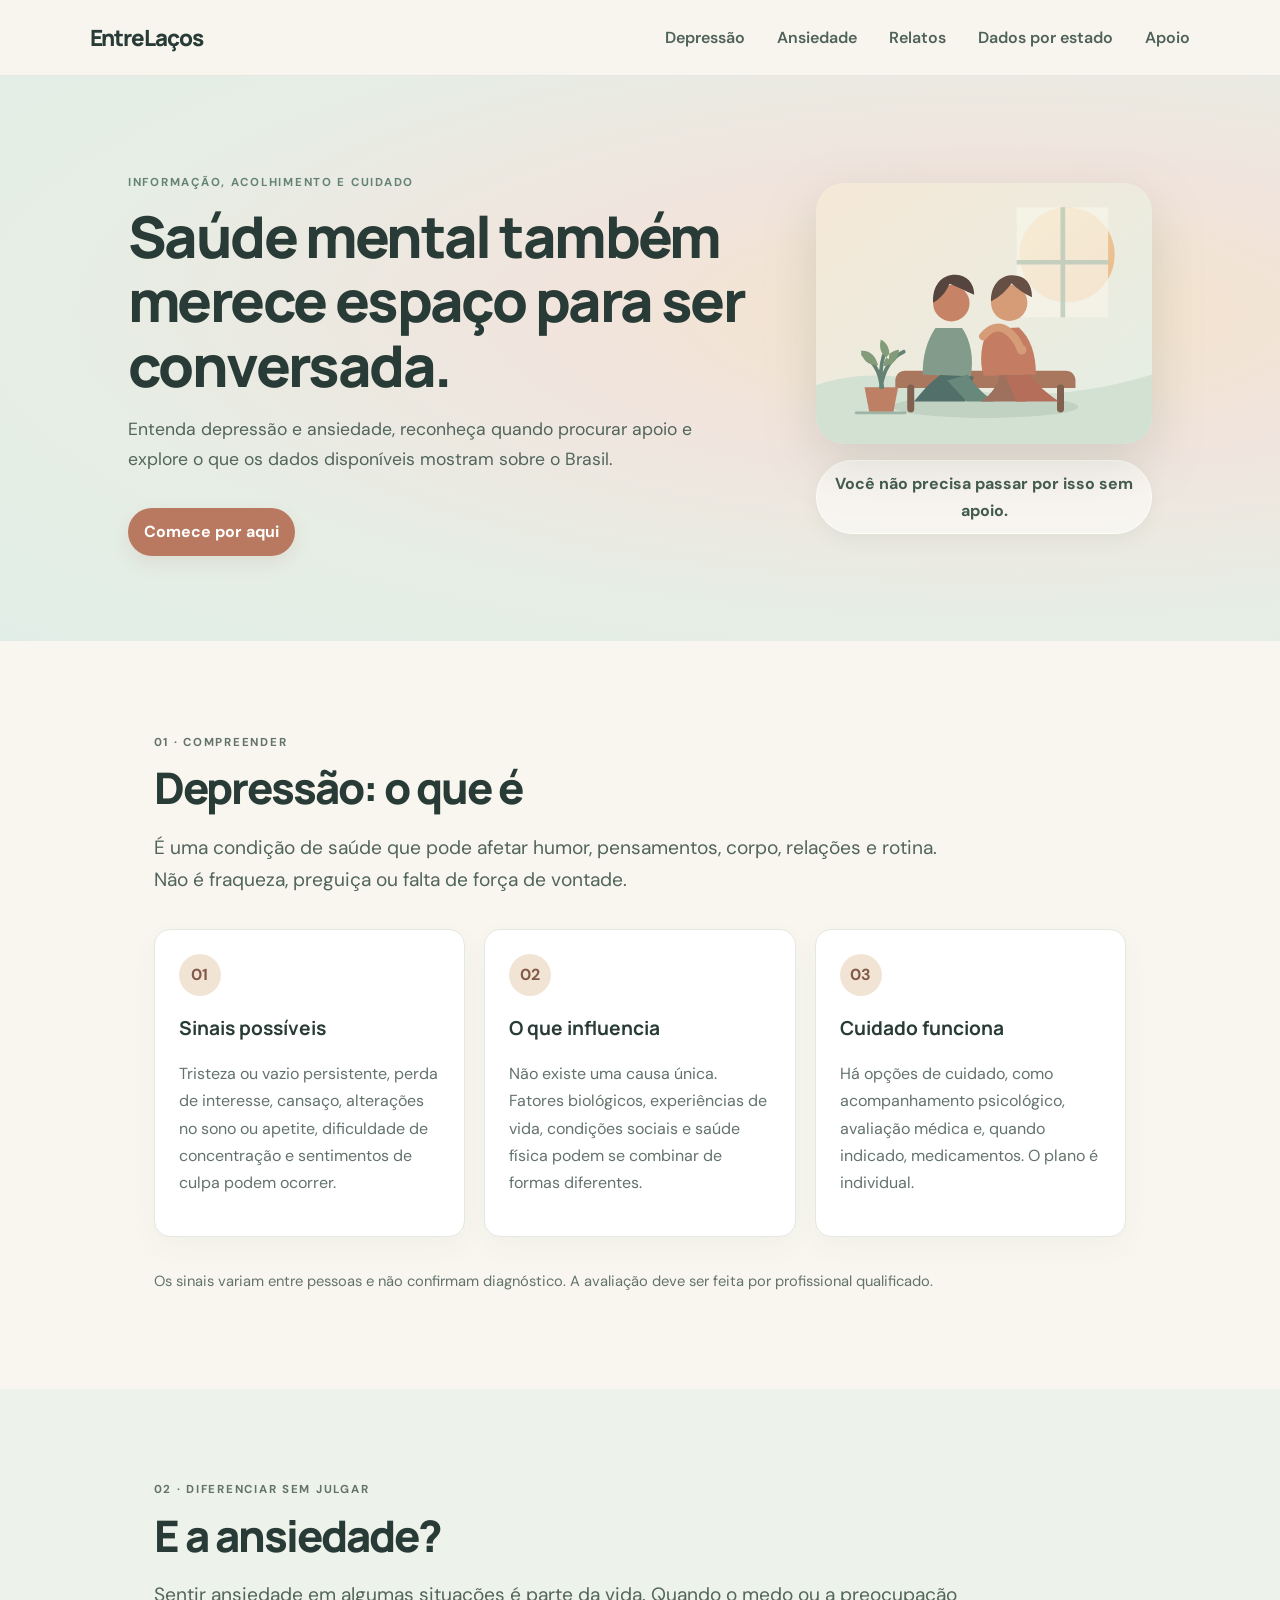
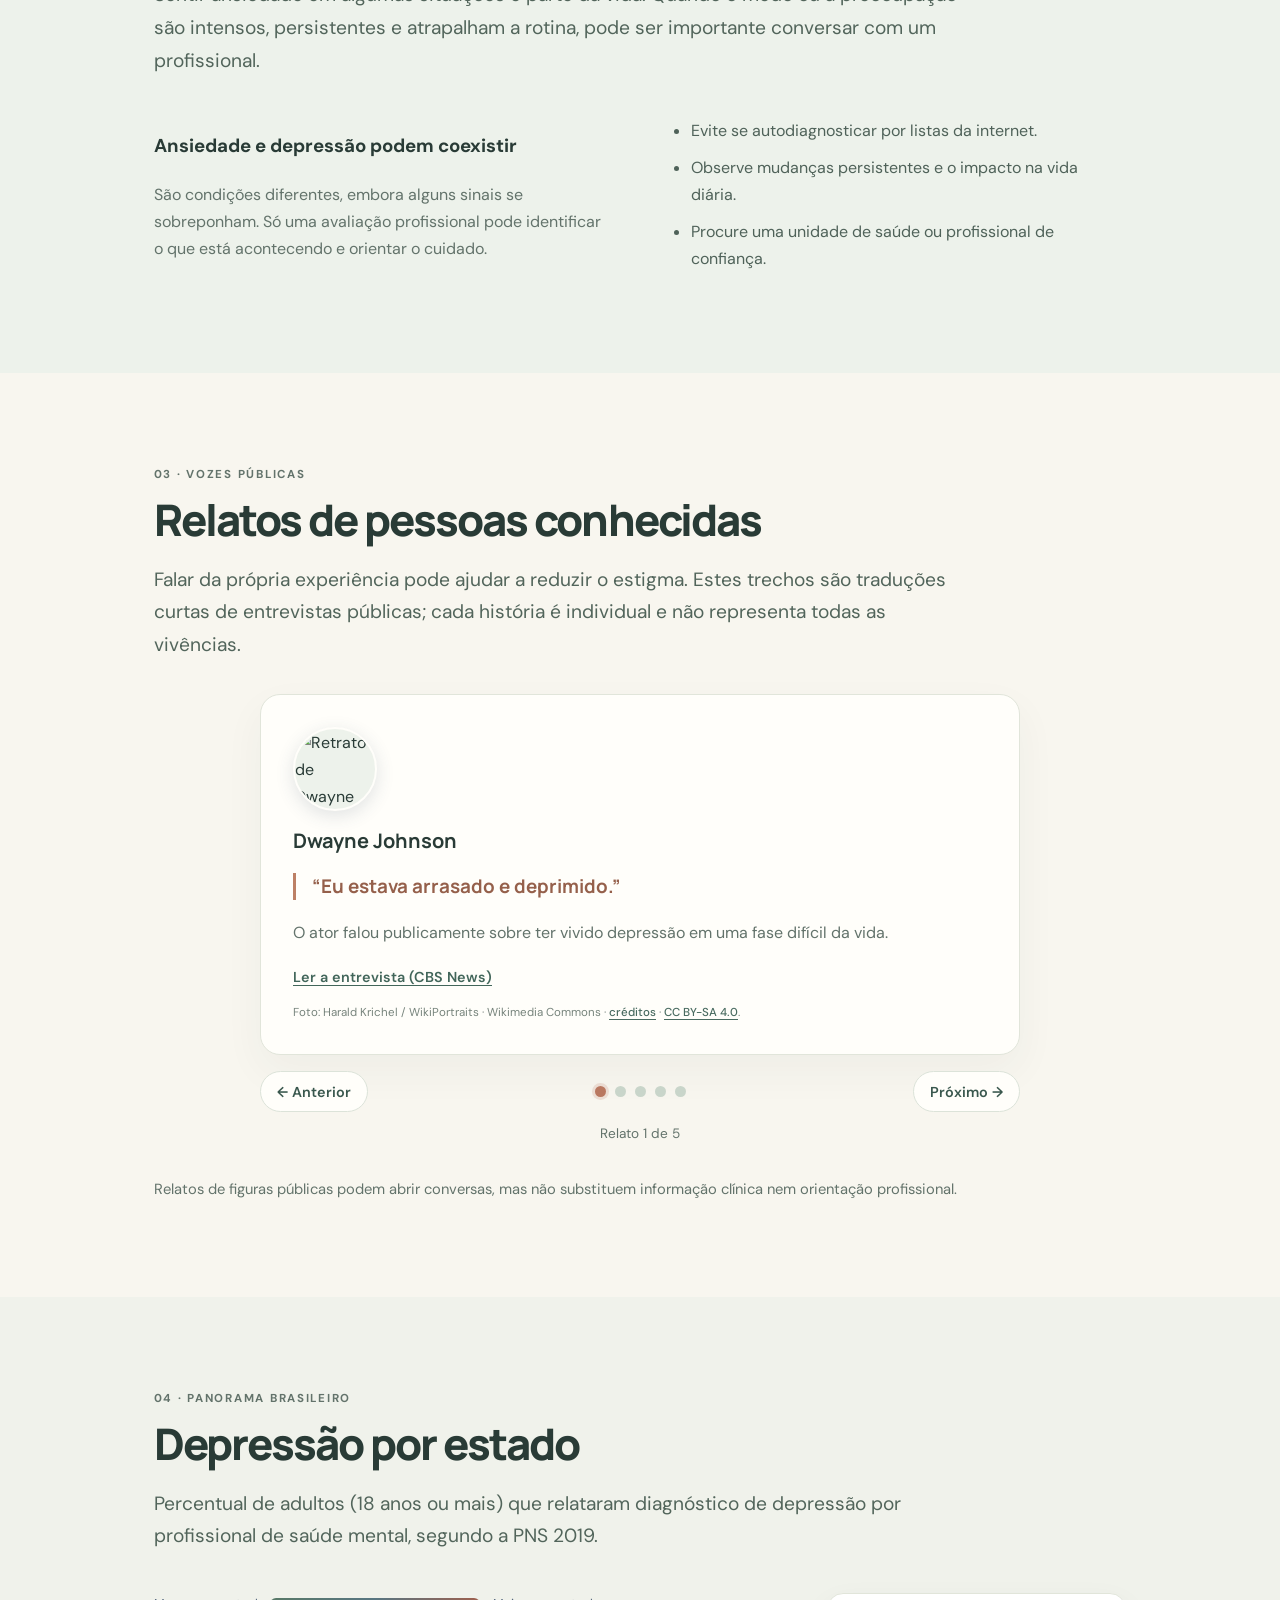
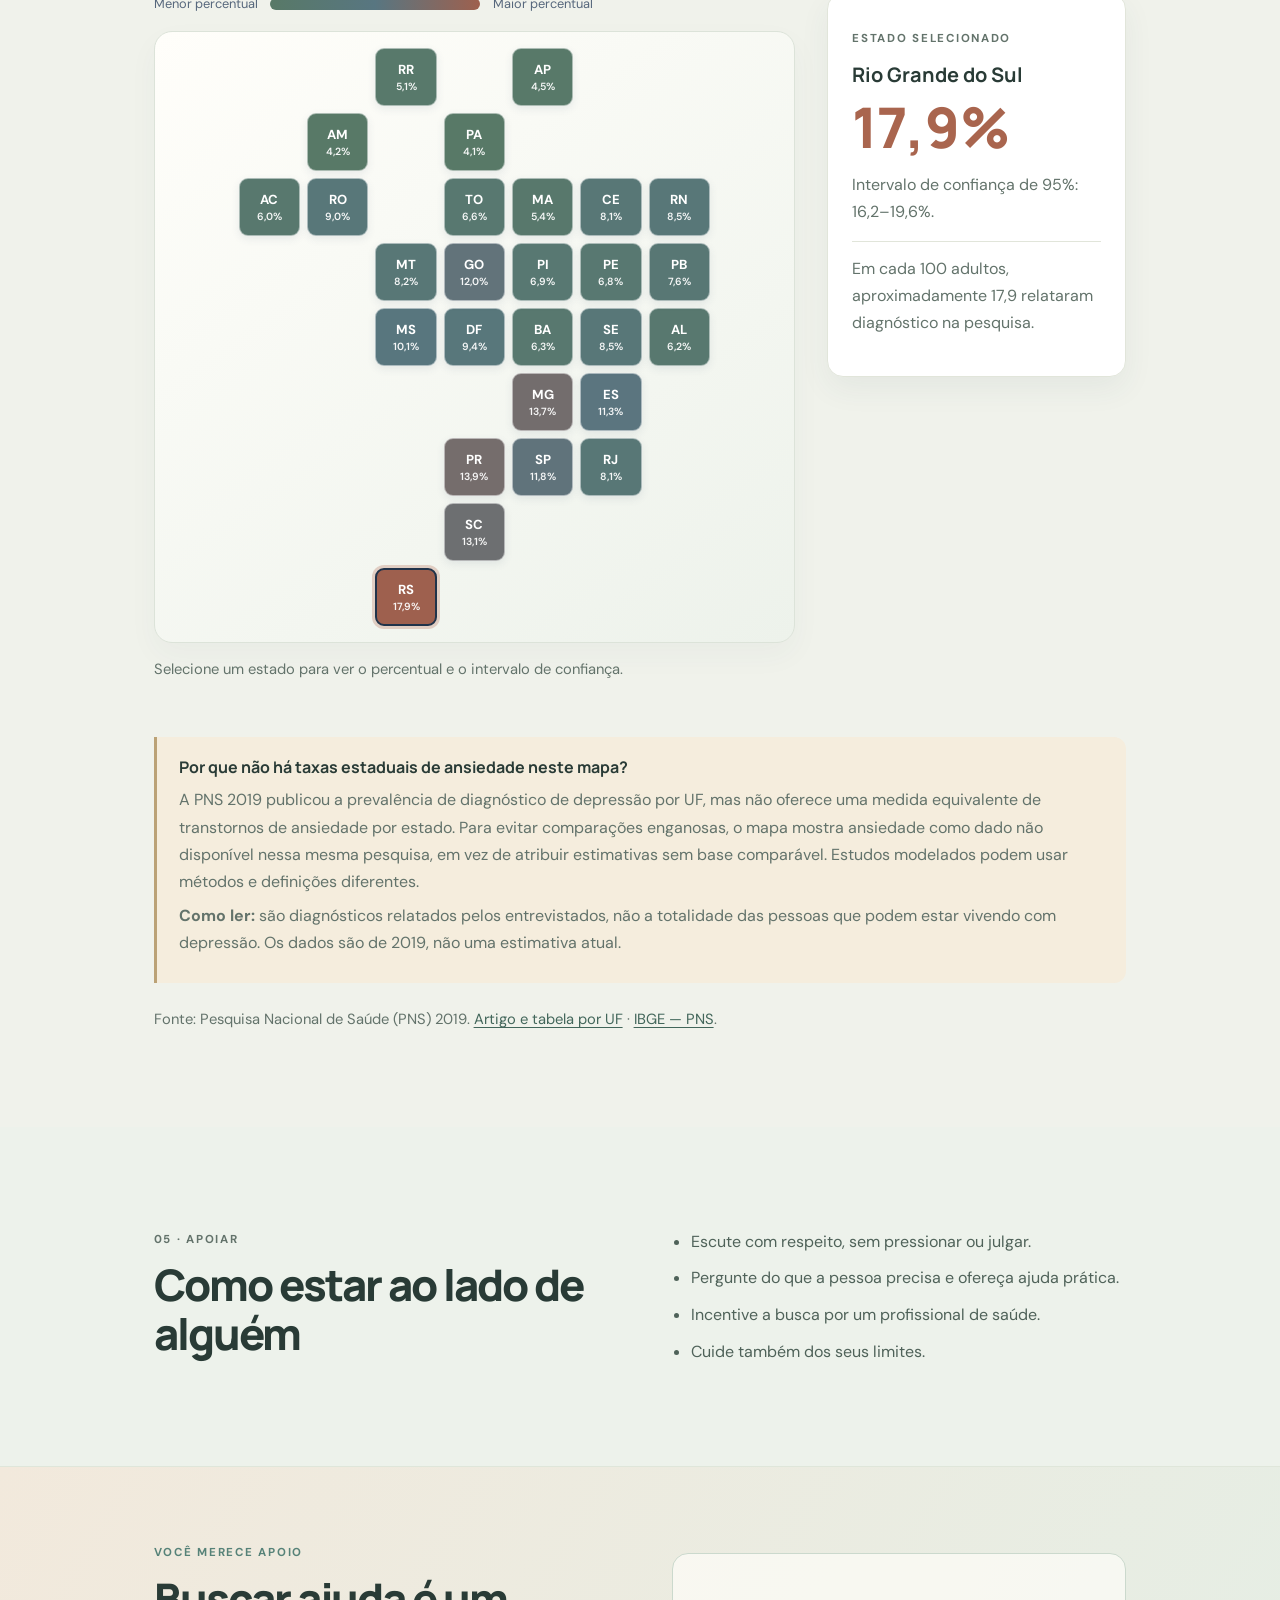
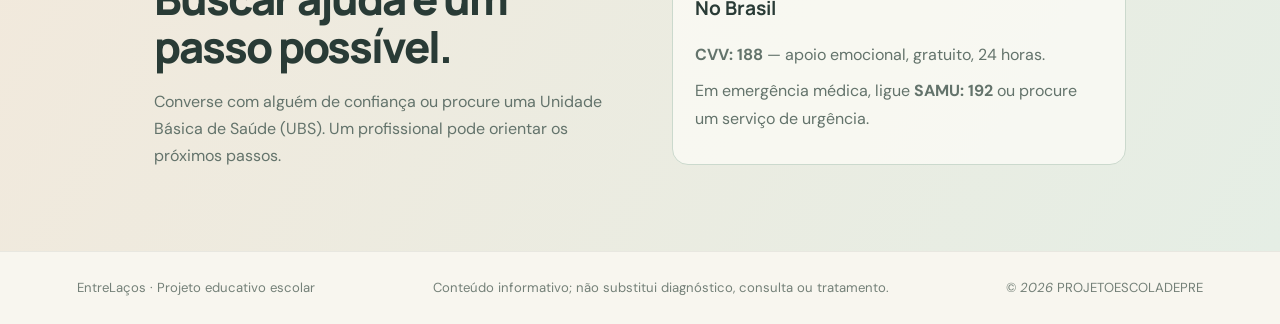
==== index.html @ 24d18df7 "Versão 1.0 by Caio, Alexandre e Lucas" ====
<!doctype html>
<html lang="pt-BR">
<head>
  <meta charset="utf-8"><meta name="viewport" content="width=device-width, initial-scale=1">
  <meta name="description" content="Guia educativo sobre depressão e ansiedade, com dados de saúde mental por estado no Brasil.">
  <title>EntreLaços | Saúde mental, informação e apoio</title><link rel="stylesheet" href="styles.css"><script src="script.js" defer></script>
</head>
<body>
<a class="skip" href="#conteudo">Pular para o conteúdo</a>
<header><a class="logo" href="#inicio">EntreLaços</a><button class="toggle" aria-expanded="false" aria-controls="nav">Menu</button><nav id="nav" aria-label="Navegação"><a href="#depressao">Depressão</a><a href="#ansiedade">Ansiedade</a><a href="#relatos">Relatos</a><a href="#mapa">Dados por estado</a><a href="#apoio">Apoio</a></nav></header>
<main id="conteudo">
<section class="hero" id="inicio"><div><p class="eyebrow">Informação, acolhimento e cuidado</p><h1>Saúde mental também merece espaço para ser conversada.</h1><p>Entenda depressão e ansiedade, reconheça quando procurar apoio e explore o que os dados disponíveis mostram sobre o Brasil.</p><a class="button" href="#depressao">Comece por aqui</a></div><figure class="hero-art"><img src="assets/acolhimento-saude-mental.svg" alt="Ilustração de duas pessoas sentadas juntas; uma oferece apoio à outra, perto de uma janela ensolarada e plantas." width="720" height="560"><figcaption>Você não precisa passar por isso sem apoio.</figcaption></figure></section>
<section class="section" id="depressao"><p class="eyebrow">01 · Compreender</p><h2>Depressão: o que é</h2><p class="lead">É uma condição de saúde que pode afetar humor, pensamentos, corpo, relações e rotina. Não é fraqueza, preguiça ou falta de força de vontade.</p><div class="cards"><article><b>01</b><h3>Sinais possíveis</h3><p>Tristeza ou vazio persistente, perda de interesse, cansaço, alterações no sono ou apetite, dificuldade de concentração e sentimentos de culpa podem ocorrer.</p></article><article><b>02</b><h3>O que influencia</h3><p>Não existe uma causa única. Fatores biológicos, experiências de vida, condições sociais e saúde física podem se combinar de formas diferentes.</p></article><article><b>03</b><h3>Cuidado funciona</h3><p>Há opções de cuidado, como acompanhamento psicológico, avaliação médica e, quando indicado, medicamentos. O plano é individual.</p></article></div><p class="note">Os sinais variam entre pessoas e não confirmam diagnóstico. A avaliação deve ser feita por profissional qualificado.</p></section>
<section class="section shaded" id="ansiedade"><p class="eyebrow">02 · Diferenciar sem julgar</p><h2>E a ansiedade?</h2><p class="lead">Sentir ansiedade em algumas situações é parte da vida. Quando o medo ou a preocupação são intensos, persistentes e atrapalham a rotina, pode ser importante conversar com um profissional.</p><div class="split"><div><h3>Ansiedade e depressão podem coexistir</h3><p>São condições diferentes, embora alguns sinais se sobreponham. Só uma avaliação profissional pode identificar o que está acontecendo e orientar o cuidado.</p></div><ul><li>Evite se autodiagnosticar por listas da internet.</li><li>Observe mudanças persistentes e o impacto na vida diária.</li><li>Procure uma unidade de saúde ou profissional de confiança.</li></ul></div></section>
<section class="section stories" id="relatos"><p class="eyebrow">03 · Vozes públicas</p><h2>Relatos de pessoas conhecidas</h2><p class="lead">Falar da própria experiência pode ajudar a reduzir o estigma. Estes trechos são traduções curtas de entrevistas públicas; cada história é individual e não representa todas as vivências.</p><div class="story-carousel"><div class="story-slides" aria-live="polite" aria-atomic="true"><article class="story-slide" aria-roledescription="slide" aria-label="1 de 5"><img class="testimonial-photo" src="https://commons.wikimedia.org/wiki/Special:FilePath/Dwayne_Johnson-1690.jpg?width=180" alt="Retrato de Dwayne Johnson" loading="lazy" decoding="async"><h3>Dwayne Johnson</h3><blockquote>“Eu estava arrasado e deprimido.”</blockquote><p>O ator falou publicamente sobre ter vivido depressão em uma fase difícil da vida.</p><a href="https://www.cbsnews.com/news/dwayne-the-rock-johnson-on-depression-i-was-crying-constantly/" target="_blank" rel="noreferrer">Ler a entrevista (CBS News)</a><p class="photo-credit">Foto: Harald Krichel / WikiPortraits · Wikimedia Commons · <a href="https://commons.wikimedia.org/wiki/File:Dwayne_Johnson-1690.jpg" target="_blank" rel="noreferrer">créditos</a> · <a href="https://creativecommons.org/licenses/by-sa/4.0/" target="_blank" rel="noreferrer">CC BY-SA 4.0</a>.</p></article><article class="story-slide" aria-roledescription="slide" aria-label="2 de 5" hidden><img class="testimonial-photo" src="https://commons.wikimedia.org/wiki/Special:FilePath/Selena_Gomez_at_the_2024_Toronto_International_Film_Festival_2.jpg?width=180" alt="Retrato de Selena Gomez" loading="lazy" decoding="async"><h3>Selena Gomez</h3><blockquote>“Eu estava deprimida, ansiosa. Comecei a ter ataques de pânico.”</blockquote><p>A cantora e atriz descreveu dificuldades de saúde mental e contou que fez terapia.</p><a href="https://abcnews.com/Entertainment/selena-gomez-speaks-mental-health-girls-feel-allowed/story?id=46170388" target="_blank" rel="noreferrer">Ler a entrevista (ABC News)</a><p class="photo-credit">Foto: Frank Sun / WikiPortraits · Wikimedia Commons · <a href="https://commons.wikimedia.org/wiki/File:Selena_Gomez_at_the_2024_Toronto_International_Film_Festival_2.jpg" target="_blank" rel="noreferrer">créditos</a> · <a href="https://creativecommons.org/licenses/by-sa/4.0/" target="_blank" rel="noreferrer">CC BY-SA 4.0</a>.</p></article><article class="story-slide" aria-roledescription="slide" aria-label="3 de 5" hidden><img class="testimonial-photo" src="https://commons.wikimedia.org/wiki/Special:FilePath/Whindersson_Nunes_em_2019_%28cropped%29.png" alt="Retrato de Whindersson Nunes" loading="lazy" decoding="async"><h3>Whindersson Nunes</h3><blockquote>“O boxe me controlava mentalmente.”</blockquote><p>Em entrevista, o humorista disse que o esporte o ajudava a lidar com a depressão. Atividade física pode apoiar o bem-estar, mas não substitui cuidado profissional.</p><a href="https://www.cnnbrasil.com.br/pop/whindersson-nunes-revela-que-depressao-o-fez-se-sentir-mal-no-palco-veja/" target="_blank" rel="noreferrer">Ler a entrevista (CNN Brasil)</a><p class="photo-credit">Foto: Humor Multishow / Wikimedia Commons · <a href="https://commons.wikimedia.org/wiki/File:Whindersson_Nunes_em_2019_(cropped).png" target="_blank" rel="noreferrer">créditos</a> · <a href="https://creativecommons.org/licenses/by/3.0/" target="_blank" rel="noreferrer">CC BY 3.0</a>.</p></article><article class="story-slide" aria-roledescription="slide" aria-label="4 de 5" hidden><img class="testimonial-photo" src="https://commons.wikimedia.org/wiki/Special:FilePath/Luiza_Possi_Shopping_Cidade_Jardim_%2826944788489%29.jpg?width=180" alt="Retrato de Luiza Possi" loading="lazy" decoding="async"><h3>Luiza Possi</h3><blockquote>“Tive muitas crises de pânico.”</blockquote><p>A cantora contou que recebeu diagnóstico de depressão em 2016, iniciou tratamento e enfrentou preconceito.</p><a href="https://www.band.com.br/entretenimento/celebridades/luiza-possi-revela-diagnostico-de-depressao-e-relembra-tive-muitas-crises-de-panico" target="_blank" rel="noreferrer">Ler a entrevista (Band)</a><p class="photo-credit">Foto: Teca Lamboglia / Wikimedia Commons · <a href="https://commons.wikimedia.org/wiki/File:Luiza_Possi_Shopping_Cidade_Jardim_(26944788489).jpg" target="_blank" rel="noreferrer">créditos</a> · <a href="https://creativecommons.org/licenses/by/2.0/" target="_blank" rel="noreferrer">CC BY 2.0</a>.</p></article><article class="story-slide" aria-roledescription="slide" aria-label="5 de 5" hidden><img class="testimonial-photo" src="https://commons.wikimedia.org/wiki/Special:FilePath/F%C3%A1bio_de_Melo_in_2019_02_%28cropped%29.jpg" alt="Retrato do padre Fábio de Melo" loading="lazy" decoding="async"><h3>Padre Fábio de Melo</h3><blockquote>“Você deixa de ficar confortável em você.”</blockquote><p>Em relato sobre depressão e síndrome do pânico, o padre descreveu como a condição afetava sua relação consigo mesmo.</p><a href="https://www.uol.com.br/splash/noticias/2025/01/20/padre-fabio-de-melo-ja-enfrentou-depressao-e-sindrome-do-panico-em-2020.htm" target="_blank" rel="noreferrer">Ler a entrevista (UOL)</a><p class="photo-credit">Foto: Humor Multishow / Wikimedia Commons · <a href="https://commons.wikimedia.org/wiki/File:F%C3%A1bio_de_Melo_in_2019_02_%28cropped%29.jpg" target="_blank" rel="noreferrer">créditos</a> · <a href="https://creativecommons.org/licenses/by/3.0/" target="_blank" rel="noreferrer">CC BY 3.0</a>.</p></article></div><div class="carousel-controls"><button class="carousel-arrow" type="button" data-direction="prev" aria-label="Relato anterior">← Anterior</button><div class="carousel-dots" aria-label="Escolher relato"></div><button class="carousel-arrow" type="button" data-direction="next" aria-label="Próximo relato">Próximo →</button></div><p class="carousel-status" aria-live="polite">Relato 1 de 5</p></div><p class="note">Relatos de figuras públicas podem abrir conversas, mas não substituem informação clínica nem orientação profissional.</p></section><section class="section map-section" id="mapa"><p class="eyebrow">04 · Panorama brasileiro</p><h2>Depressão por estado</h2><p class="lead">Percentual de adultos (18 anos ou mais) que relataram diagnóstico de depressão por profissional de saúde mental, segundo a PNS 2019.</p><div class="map-layout"><div><div class="map-legend"><span>Menor percentual</span><div class="legend-ramp" aria-hidden="true"></div><span>Maior percentual</span></div><div id="state-map" class="state-map" role="group" aria-label="Cartograma com estimativas de depressão por unidade da federação"></div><p class="map-hint">Selecione um estado para ver o percentual e o intervalo de confiança.</p></div><aside class="state-detail" aria-live="polite"><p class="eyebrow">Estado selecionado</p><h3 id="state-name">Escolha uma UF</h3><p class="state-value" id="state-value">—</p><p id="state-ci">Clique em um bloco do cartograma.</p><p class="state-context" id="state-context">A estimativa nacional foi de 10,2%.</p></aside></div><div class="data-note"><h3>Por que não há taxas estaduais de ansiedade neste mapa?</h3><p>A PNS 2019 publicou a prevalência de diagnóstico de depressão por UF, mas não oferece uma medida equivalente de transtornos de ansiedade por estado. Para evitar comparações enganosas, o mapa mostra ansiedade como dado não disponível nessa mesma pesquisa, em vez de atribuir estimativas sem base comparável. Estudos modelados podem usar métodos e definições diferentes.</p><p><strong>Como ler:</strong> são diagnósticos relatados pelos entrevistados, não a totalidade das pessoas que podem estar vivendo com depressão. Os dados são de 2019, não uma estimativa atual.</p></div><p class="source">Fonte: Pesquisa Nacional de Saúde (PNS) 2019. <a href="https://www.scielo.br/j/ress/a/YJthwW4VYj6N59BjdS94FJM/?lang=pt" target="_blank" rel="noreferrer">Artigo e tabela por UF</a> · <a href="https://www.ibge.gov.br/estatisticas/sociais/saude/9160-pesquisa-nacional-de.html" target="_blank" rel="noreferrer">IBGE — PNS</a>.</p></section>
<section class="section shaded" id="apoio"><div class="split"><div><p class="eyebrow">05 · Apoiar</p><h2>Como estar ao lado de alguém</h2></div><ul><li>Escute com respeito, sem pressionar ou julgar.</li><li>Pergunte do que a pessoa precisa e ofereça ajuda prática.</li><li>Incentive a busca por um profissional de saúde.</li><li>Cuide também dos seus limites.</li></ul></div></section>
<section class="help" id="ajuda"><div><p class="eyebrow">Você merece apoio</p><h2>Buscar ajuda é um passo possível.</h2><p>Converse com alguém de confiança ou procure uma Unidade Básica de Saúde (UBS). Um profissional pode orientar os próximos passos.</p></div><aside><h3>No Brasil</h3><p><strong>CVV: 188</strong> — apoio emocional, gratuito, 24 horas.</p><p>Em emergência médica, ligue <strong>SAMU: 192</strong> ou procure um serviço de urgência.</p></aside></section>
</main><footer><span>EntreLaços · Projeto educativo escolar</span><span>Conteúdo informativo; não substitui diagnóstico, consulta ou tratamento.</span><span>© <i id="year"></i> PROJETOESCOLADEPRE</span></footer>
</body></html>
---- styles.css ----
@import url('https://fonts.googleapis.com/css2?family=DM+Sans:wght@400;500;600;700&family=Manrope:wght@500;600;700;800&display=swap');

:root {
    color-scheme: light;
    --ink: #20334a;
    --muted: #56677c;
    --paper: #fffaf2;
    --surface: #ffffff;
    --surface-2: #f1f7f5;
    --accent: #e87961;
    --line: #dce7e3
}

* {
    box-sizing: border-box
}

html {
    scroll-behavior: smooth
}

body {
    margin: 0;
    background: var(--paper);
    color: var(--ink);
    font: 16px/1.7 'DM Sans', sans-serif
}

a {
    color: inherit
}

.skip {
    position: absolute;
    left: -10000px
}

.skip:focus {
    left: 1rem;
    z-index: 2;
    background: white;
    color: #111;
    padding: .5rem
}

header {
    height: 76px;
    display: flex;
    align-items: center;
    justify-content: space-between;
    padding: 0 7vw;
    border-bottom: 1px solid #ffffff0d;
    background: #11151bf2
}

.logo {
    font: 800 1.4rem Manrope, sans-serif;
    text-decoration: none;
    letter-spacing: -.05em;
    color: #f2f3f4
}

nav {
    display: flex;
    align-items: center;
    gap: 2rem
}

nav a {
    text-decoration: none;
    font-weight: 600;
    color: #cbd1d8
}

nav a:hover {
    color: white
}

.pill,
.button {
    background: #d9e0e6;
    color: #18202a;
    border-radius: 99px;
    padding: .65rem 1rem
}

.pill:hover,
.button:hover {
    background: white
}

.hero {
    padding: 85px 10vw;
    min-height: 500px;
    background: radial-gradient(ellipse at 80% 45%, #374555 0%, #222c38 28%, #171e27 67%, #141920 100%);
    display: grid;
    grid-template-columns: 1.3fr .7fr;
    gap: 5vw;
    align-items: center
}

.hero>div {
    max-width: 700px
}

.eyebrow {
    color: #b9c6d3;
    text-transform: uppercase;
    letter-spacing: .15em;
    font-size: .72rem;
    font-weight: 700
}

.hero h1,
h2 {
    font: 800 clamp(2rem, 4.5vw, 4.2rem)/1.12 Manrope, sans-serif;
    letter-spacing: -.045em;
    margin: .4rem 0 1rem
}

.hero>div>p:not(.eyebrow),
.section p,
.help p {
    color: var(--muted)
}

.hero>div>p:not(.eyebrow) {
    font-size: 1.1rem;
    max-width: 600px
}

.button {
    display: inline-block;
    margin-top: 1rem;
    text-decoration: none;
    font-weight: 700
}

.bubble {
    justify-self: center;
    width: 240px;
    aspect-ratio: 1;
    border: 1px solid #bac6d329;
    border-radius: 50%;
    background: radial-gradient(circle at 40% 35%, #66788b 0, #354454 48%, #252f3b 78%);
    box-shadow: 0 0 80px #8699ad20;
    display: flex;
    flex-direction: column;
    align-items: center;
    justify-content: center;
    text-align: center;
    padding: 2rem;
    color: #f0f2f4
}

.bubble span {
    font-size: 3rem;
    color: #d7dfe6
}

.bubble strong {
    font: 700 1.25rem/1.3 Manrope, sans-serif
}

.section {
    padding: 80px 12vw
}

.section h2,
.help h2 {
    font-size: clamp(2rem, 3.4vw, 3rem)
}

.section>p:not(.eyebrow) {
    max-width: 820px
}

.lead {
    font-size: 1.2rem;
    color: #d0d6dc !important
}

.shaded {
    background: var(--surface)
}

.cards {
    display: grid;
    grid-template-columns: repeat(3, 1fr);
    gap: 1.2rem;
    margin: 2rem 0
}

.cards article {
    padding: 1.5rem;
    background: var(--surface-2);
    border: 1px solid var(--line);
    border-radius: 16px;
    transition: transform .2s, border-color .2s
}

.cards article:hover {
    transform: translateY(-3px);
    border-color: #647487
}

.cards b {
    display: grid;
    place-items: center;
    width: 42px;
    height: 42px;
    background: #394858;
    color: #e1e7ec;
    border-radius: 50%
}

.cards h3,
aside h3 {
    font: 700 1.2rem Manrope, sans-serif
}

.cards p,
small {
    color: var(--muted)
}

.split,
.help {
    display: grid;
    grid-template-columns: 1fr 1fr;
    gap: 5vw;
    align-items: center
}

.split ul {
    padding-left: 1.2rem;
    color: #cbd1d8
}

.split li {
    padding: .3rem 0
}

.help {
    padding: 65px 12vw;
    background: linear-gradient(120deg, #222c37, #18202a);
    border-top: 1px solid var(--line)
}

.help .eyebrow {
    color: #c2cfdb
}

.help p {
    color: #c4cbd2
}

.help aside {
    border: 1px solid #71809155;
    background: #ffffff08;
    border-radius: 16px;
    padding: 1.4rem
}

.help aside p {
    margin: .6rem 0
}

footer {
    padding: 25px 6vw;
    display: flex;
    justify-content: space-between;
    gap: 1rem;
    flex-wrap: wrap;
    color: #929da8;
    font-size: .82rem;
    border-top: 1px solid #ffffff0c
}

.toggle {
    display: none
}

@media(max-width:720px) {
    header {
        height: 66px
    }

    .toggle {
        display: block;
        background: var(--surface-2);
        border: 1px solid var(--line);
        border-radius: 8px;
        padding: .5rem .8rem;
        color: var(--ink)
    }

    nav {
        display: none;
        position: absolute;
        top: 66px;
        left: 0;
        right: 0;
        padding: 1rem 24px;
        background: #171d25;
        border-bottom: 1px solid var(--line);
        z-index: 2;
        flex-direction: column;
        align-items: stretch
    }

    nav.open {
        display: flex
    }

    .pill {
        text-align: center
    }

    .hero {
        padding: 55px 8vw;
        grid-template-columns: 1fr;
        min-height: 0
    }

    .bubble {
        width: 185px
    }

    .section {
        padding: 60px 8vw
    }

    .cards,
    .split,
    .help {
        grid-template-columns: 1fr
    }

    .help {
        padding: 55px 8vw
    }

    footer {
        flex-direction: column;
        gap: .4rem
    }
}

@media(prefers-reduced-motion:reduce) {
    html {
        scroll-behavior: auto
    }

    .cards article {
        transition: none
    }
}

.note,.map-hint,.source {color:var(--muted);font-size:.92rem}
.map-section {background:#151b22}
.map-layout {display:grid;grid-template-columns:minmax(0,1.5fr) minmax(240px,.7fr);gap:2rem;align-items:start;margin:2.5rem 0}
.map-legend {display:flex;align-items:center;gap:.8rem;color:var(--muted);font-size:.8rem;margin-bottom:1rem}
.legend-ramp {height:12px;flex:1;max-width:210px;border-radius:99px;background:linear-gradient(90deg,#3c566b,#73869a,#c3a27e,#d97760)}
.state-map {display:grid;grid-template-columns:repeat(9,minmax(38px,1fr));grid-template-rows:repeat(9,58px);gap:7px;max-width:650px;padding:1rem;border:1px solid var(--line);border-radius:18px;background:linear-gradient(145deg,#1b232d,#151b22)}
.state-tile {border:1px solid #ffffff24;border-radius:9px;background:color-mix(in srgb,#45647a calc((1 - var(--heat)) * 80%),#d97860 calc(var(--heat) * 100%));color:#fff;cursor:pointer;display:flex;flex-direction:column;align-items:center;justify-content:center;gap:.1rem;font:600 .72rem 'DM Sans',sans-serif;box-shadow:0 2px 10px #0002;transition:transform .16s,border-color .16s}
.state-tile strong {font-size:.82rem}.state-tile span {font-size:.65rem;opacity:.94}
.state-tile:hover,.state-tile:focus-visible {transform:translateY(-3px);border-color:#fff;outline:2px solid #f3d0ae;outline-offset:2px}
.state-tile[aria-pressed="true"] {border:2px solid white;box-shadow:0 0 0 3px #ffffff33}
.state-detail {background:var(--surface);border:1px solid var(--line);border-radius:16px;padding:1.5rem;position:sticky;top:1rem}
.state-detail h3 {font:700 1.25rem Manrope,sans-serif;margin:.3rem 0}.state-value {font:800 3.5rem/1 Manrope,sans-serif!important;color:#f0c4a4!important;margin:.7rem 0}
.state-detail p:not(.eyebrow) {color:var(--muted)}.state-detail .state-context {border-top:1px solid var(--line);padding-top:.8rem}
.data-note {padding:1.2rem 1.4rem;border-left:3px solid #b9c6d3;background:#ffffff08;border-radius:0 12px 12px 0;margin:1.5rem 0;color:var(--muted)}
.data-note h3 {color:var(--ink);font:700 1rem Manrope,sans-serif;margin:0 0 .5rem}.data-note p {margin:.45rem 0}
.source a {text-underline-offset:3px;color:#dce5ed}
.stories {background:var(--paper)}
.stories blockquote {margin:1.2rem 0;padding-left:1rem;border-left:3px solid #bd9d83;color:#f0d6c0;font:700 1.18rem/1.45 Manrope,sans-serif}
.stories article a {color:#dce5ed;font-size:.9rem;font-weight:600;text-underline-offset:3px}
.story-carousel {max-width:760px;margin:2rem auto}
.story-slide {min-height:285px;padding:2rem;background:var(--surface);border:1px solid var(--line);border-radius:20px;box-shadow:0 14px 45px #0002}
.story-slide[hidden] {display:none}
.testimonial-photo {display:block;width:84px;height:84px;border-radius:50%;object-fit:cover;object-position:center 30%;border:2px solid #ffffff40;box-shadow:0 4px 16px #0004;background:var(--surface-2)}
.story-slide h3 {font:700 1.25rem Manrope,sans-serif;margin:1rem 0 .4rem}
.story-slide .photo-credit {font-size:.72rem;color:#98a3ae;margin:.8rem 0 0}
.photo-credit a {font-size:inherit!important;font-weight:500!important;color:#bbc7d2!important}
.carousel-controls {display:flex;align-items:center;justify-content:space-between;gap:1rem;margin-top:1rem}
.carousel-arrow {border:1px solid var(--line);background:var(--surface-2);color:var(--ink);padding:.65rem 1rem;border-radius:99px;cursor:pointer;font:600 .9rem 'DM Sans',sans-serif}
.carousel-arrow:hover,.carousel-arrow:focus-visible {border-color:#bdcbd8;background:#2a3541;outline:2px solid #bdcbd8;outline-offset:2px}
.carousel-dots {display:flex;align-items:center;justify-content:center;gap:.55rem}
.carousel-dot {width:11px;height:11px;border:0;border-radius:50%;background:#52606d;cursor:pointer;padding:0}
.carousel-dot[aria-pressed="true"] {background:#f0c4a4;box-shadow:0 0 0 3px #f0c4a433}
.carousel-dot:focus-visible {outline:2px solid #fff;outline-offset:3px}
.carousel-status {text-align:center;color:var(--muted);font-size:.85rem;margin:.65rem 0}
@media(max-width:720px) {
 .map-layout {grid-template-columns:1fr}.state-map {grid-template-rows:repeat(9,46px);gap:4px;padding:.6rem}.state-tile {font-size:.62rem}.state-tile strong{font-size:.72rem}.state-tile span{font-size:.58rem}.state-detail{position:static}
 .story-slide {min-height:0;padding:1.5rem}.carousel-controls {gap:.5rem}.carousel-arrow {padding:.6rem .75rem;font-size:.78rem}.carousel-dots {gap:.35rem}
}
@media(max-width:400px) {.state-map{grid-template-columns:repeat(9,minmax(28px,1fr));grid-template-rows:repeat(9,39px);gap:3px;padding:.45rem}}

/* Paleta clara e acolhedora */
header {background:#fffaf2f2;border-bottom-color:#20334a12;box-shadow:0 3px 18px #3853480a}
.logo {color:#20334a}
nav a {color:#42556c}
nav a:hover {color:#ce624d}
.pill,.button {background:#e87961;color:#fff;box-shadow:0 7px 18px #e8796130}
.pill:hover,.button:hover {background:#d9634c}
.hero {background:radial-gradient(ellipse at 78% 42%,#ffe09a 0%,#f8c6ae 24%,#eadcf9 55%,#def3ec 100%)}
.hero h1 {color:#20334a}
.hero>div>p:not(.eyebrow) {color:#44586d}
.eyebrow {color:#568278}
.bubble {border-color:#fff9;background:radial-gradient(circle at 35% 28%,#ffca7a 0,#f49378 44%,#dd6d75 100%);box-shadow:0 18px 55px #d76d7535;color:#fff}
.bubble span {color:#fff4d5}
.section h2,.help h2 {color:#20334a}
.lead {color:#506177!important}
.shaded {background:#eff7f3}
.cards article {background:#fff;border-color:#e2eae6;box-shadow:0 10px 28px #29443a0b}
.cards article:hover {border-color:#b7d6ca;box-shadow:0 14px 30px #29443a15}
.cards b {background:#ffe2bf;color:#864a35}
.cards p,.note,.map-hint,.source,small {color:#56677c}
.split ul {color:#40536a}
.help {background:linear-gradient(120deg,#ffe8d2,#e1f4eb);border-top-color:#d9e8df}
.help .eyebrow {color:#568278}
.help p {color:#506177}
.help aside {border-color:#a9cfc0;background:#ffffffb3}
footer {color:#617286;border-top-color:#20334a14}
@media(max-width:720px) {
 nav {background:#fffaf2;border-bottom-color:#dce7e3;box-shadow:0 10px 20px #20334a10}
 .toggle {background:#fff;border-color:#dce7e3;color:#20334a}
}
.map-section {background:#f2f0fa}
.map-legend {color:#56677c}
.legend-ramp {background:linear-gradient(90deg,#377c75,#8bbd9d,#f0bd69,#cf6550)}
.state-map {border-color:#d9dce9;background:linear-gradient(145deg,#fff,#f1f0fa);box-shadow:0 12px 30px #3548660a}
.state-tile {background:color-mix(in srgb,#347b74 calc((1 - var(--heat)) * 82%),#bd5141 calc(var(--heat) * 100%));border-color:#ffffff80;color:#fff;box-shadow:0 3px 9px #35486618}
.state-tile:hover,.state-tile:focus-visible {border-color:#20334a;outline-color:#e87961}
.state-tile[aria-pressed="true"] {border-color:#20334a;box-shadow:0 0 0 3px #e8796150}
.state-detail {background:#fff;border-color:#e1e7e5;box-shadow:0 12px 30px #35486610}
.state-value {color:#cf6550!important}
.data-note {background:#fff4d8;border-left-color:#e5a642;color:#526176}
.data-note h3 {color:#20334a}
.source a {color:#395c66}
.stories {background:#fffaf2}
.stories blockquote {border-left-color:#e87961;color:#a84e45}
.stories article a {color:#355d69}
.story-slide {background:#fff;border-color:#e4e9e5;box-shadow:0 16px 42px #334e420f}
.testimonial-photo {border-color:#fff;box-shadow:0 5px 18px #35486626;background:#eef4f1}
.story-slide .photo-credit {color:#6c7c8e}
.photo-credit a {color:#496778!important}
.carousel-arrow {border-color:#dce7e3;background:#fff;color:#29445a}
.carousel-arrow:hover,.carousel-arrow:focus-visible {border-color:#72a897;background:#eff7f3;outline-color:#3e8678}
.carousel-dot {background:#c6d4ce}
.carousel-dot[aria-pressed="true"] {background:#e87961;box-shadow:0 0 0 3px #e8796130}
.carousel-dot:focus-visible {outline-color:#355d69}
.carousel-status {color:#56677c}

/* Ajuste de conforto: marfim, verde sálvia e terracota suave */
:root {
 --ink:#293b36;
 --muted:#63736b;
 --paper:#f8f6ef;
 --surface:#fffefa;
 --surface-2:#edf2eb;
 --accent:#b97860;
 --line:#e1e5da
}
header {background:#f8f6eff2}
.logo,.hero h1,.section h2,.help h2,.data-note h3 {color:#293b36}
nav a {color:#4f6259}
nav a:hover {color:#9d604b}
.pill,.button {background:#b97860;box-shadow:0 7px 18px #b9786024}
.pill:hover,.button:hover {background:#a9654e}
.hero {background:radial-gradient(ellipse at 78% 42%,#f4e4c7 0%,#f1e4dd 30%,#e6eee5 68%,#e1eee7 100%)}
.hero>div>p:not(.eyebrow),.lead {color:#52655b!important}
.eyebrow {color:#648375}
.bubble {background:radial-gradient(circle at 35% 28%,#a8bca9 0,#819d8c 52%,#6f8e7c 100%);box-shadow:0 18px 48px #6f8e7c35;color:#fff}
.bubble span {color:#f5edda}
.shaded {background:#edf2eb}
.cards article {border-color:#e4e8df;box-shadow:0 10px 28px #3c51430a}
.cards article:hover {border-color:#c8d5c8;box-shadow:0 14px 30px #3c514312}
.cards b {background:#f2e4d5;color:#825a47}
.cards p,.note,.map-hint,.source,small,.help p {color:#63736b}
.split ul {color:#4f6259}
.help {background:linear-gradient(120deg,#f2e9dc,#e5eee5);border-top-color:#dfe6da}
.help aside {border-color:#cbd9cd;background:#fffefaad}
footer {color:#748078;border-top-color:#293b3614}
@media(max-width:720px) {
 nav {background:#f8f6ef;border-bottom-color:#e1e5da}
 .toggle {border-color:#d8e1d8;color:#293b36;background:#fffefa}
}
.map-section {background:#f0f2eb}
.legend-ramp {background:linear-gradient(90deg,#587967 0%,#587681 50%,#9e604e 100%)}
.state-map {border-color:#dce3d9;background:linear-gradient(145deg,#fffefa,#edf2eb)}
.state-tile {background:var(--tile-color)}
.state-tile:hover,.state-tile:focus-visible {outline-color:#b97860}
.state-tile[aria-pressed="true"] {box-shadow:0 0 0 3px #b9786050}
.state-detail {border-color:#e1e5da}
.state-value {color:#a9654e!important}
.data-note {background:#f5eddd;border-left-color:#bba276;color:#586b60}
.source a {color:#42665a}
.stories {background:#f8f6ef}
.stories blockquote {border-left-color:#bd8065;color:#95604b}
.stories article a {color:#42665a}
.story-slide {background:#fffefa;border-color:#e1e5da;box-shadow:0 16px 42px #34483a0c}
.testimonial-photo {background:#edf2eb;border-color:#fffefa}
.story-slide .photo-credit {color:#77847c}
.photo-credit a {color:#496b60!important}
.carousel-arrow {border-color:#dce3d9;background:#fffefa;color:#39574d}
.carousel-arrow:hover,.carousel-arrow:focus-visible {border-color:#9bb4a2;background:#edf2eb;outline-color:#648375}
.carousel-dot {background:#c9d5ca}
.carousel-dot[aria-pressed="true"] {background:#b97860;box-shadow:0 0 0 3px #b9786030}
.carousel-dot:focus-visible {outline-color:#42665a}
.carousel-status {color:#63736b}
.hero-art {justify-self:center;width:min(100%,450px);margin:0;text-align:center}
.hero-art img {display:block;width:100%;height:auto;border-radius:28px;filter:drop-shadow(0 18px 26px #526b5730)}
.hero-art figcaption {display:inline-block;margin-top:1rem;padding:.55rem 1rem;border:1px solid #fffefa;background:#fffefa9c;border-radius:99px;color:#435b4e;font-weight:700;box-shadow:0 6px 18px #526b5712}
@media(max-width:720px) {.hero-art{width:min(100%,390px)}}
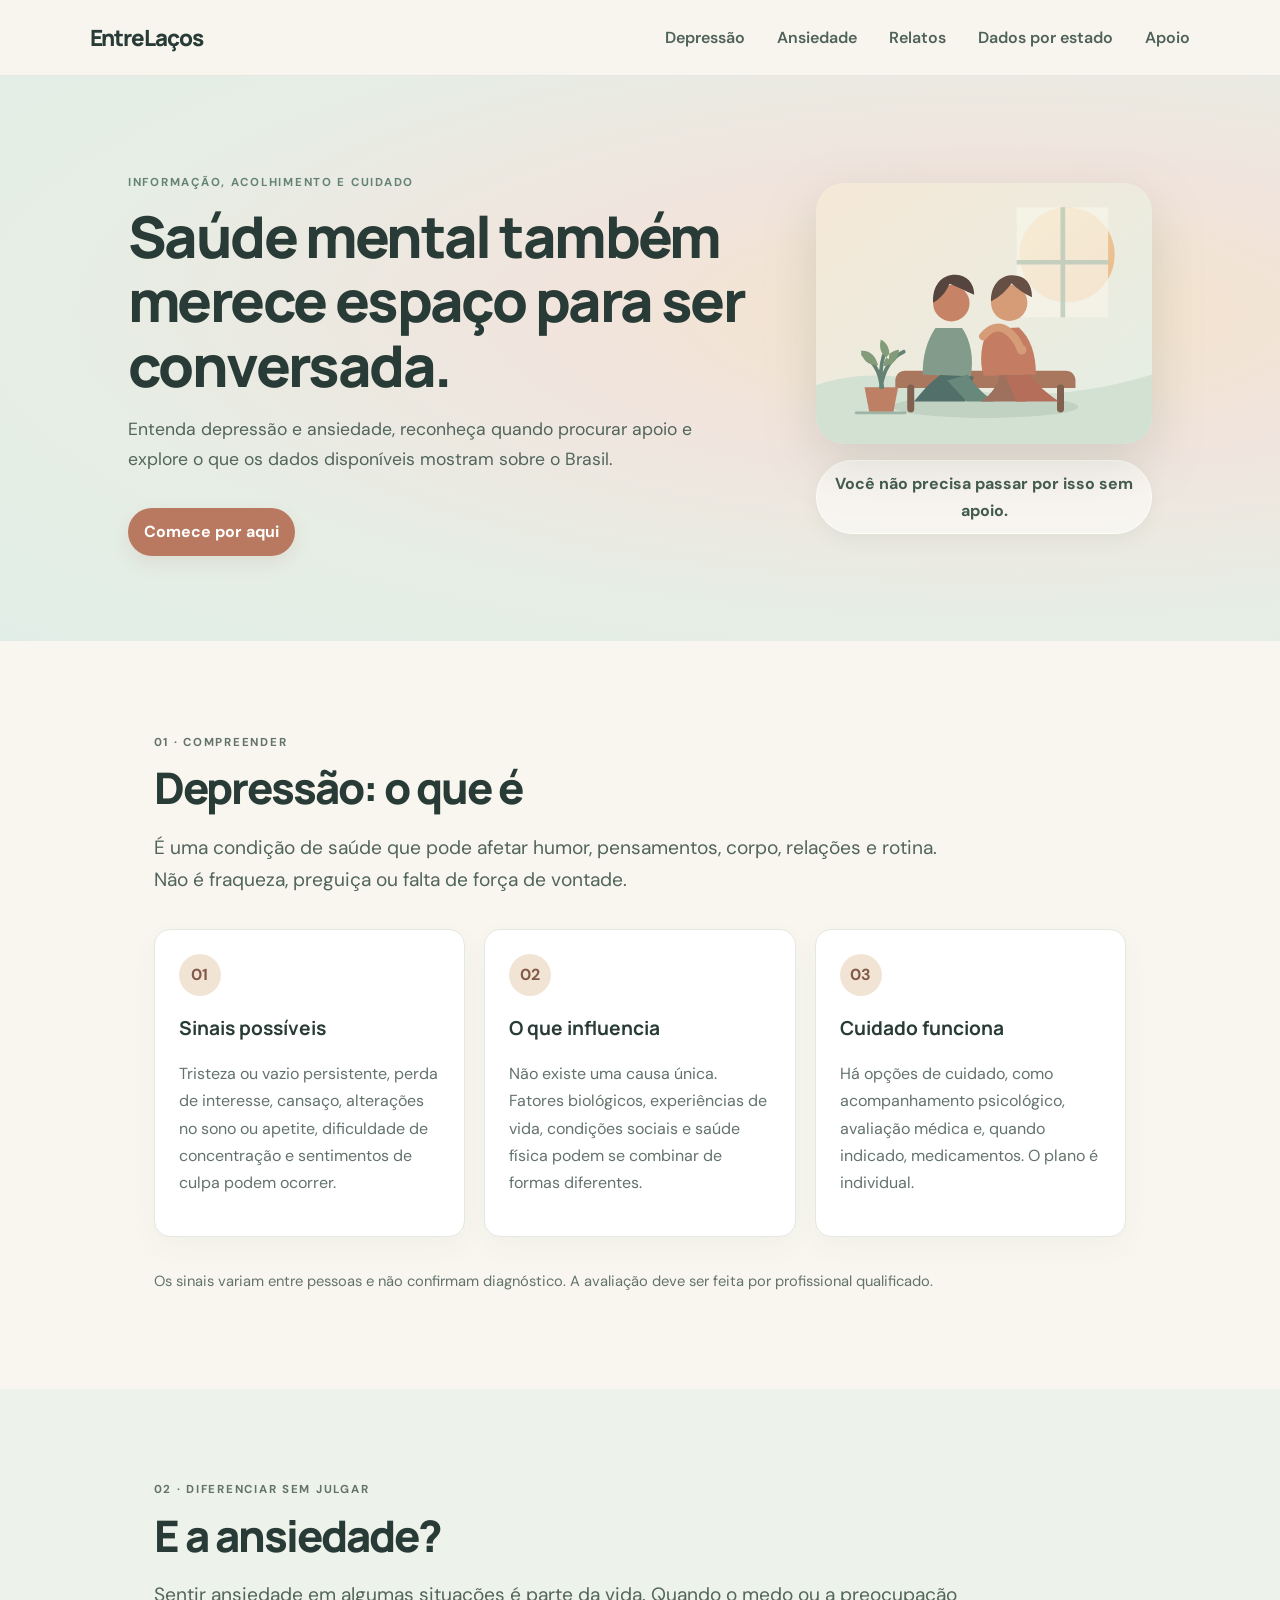
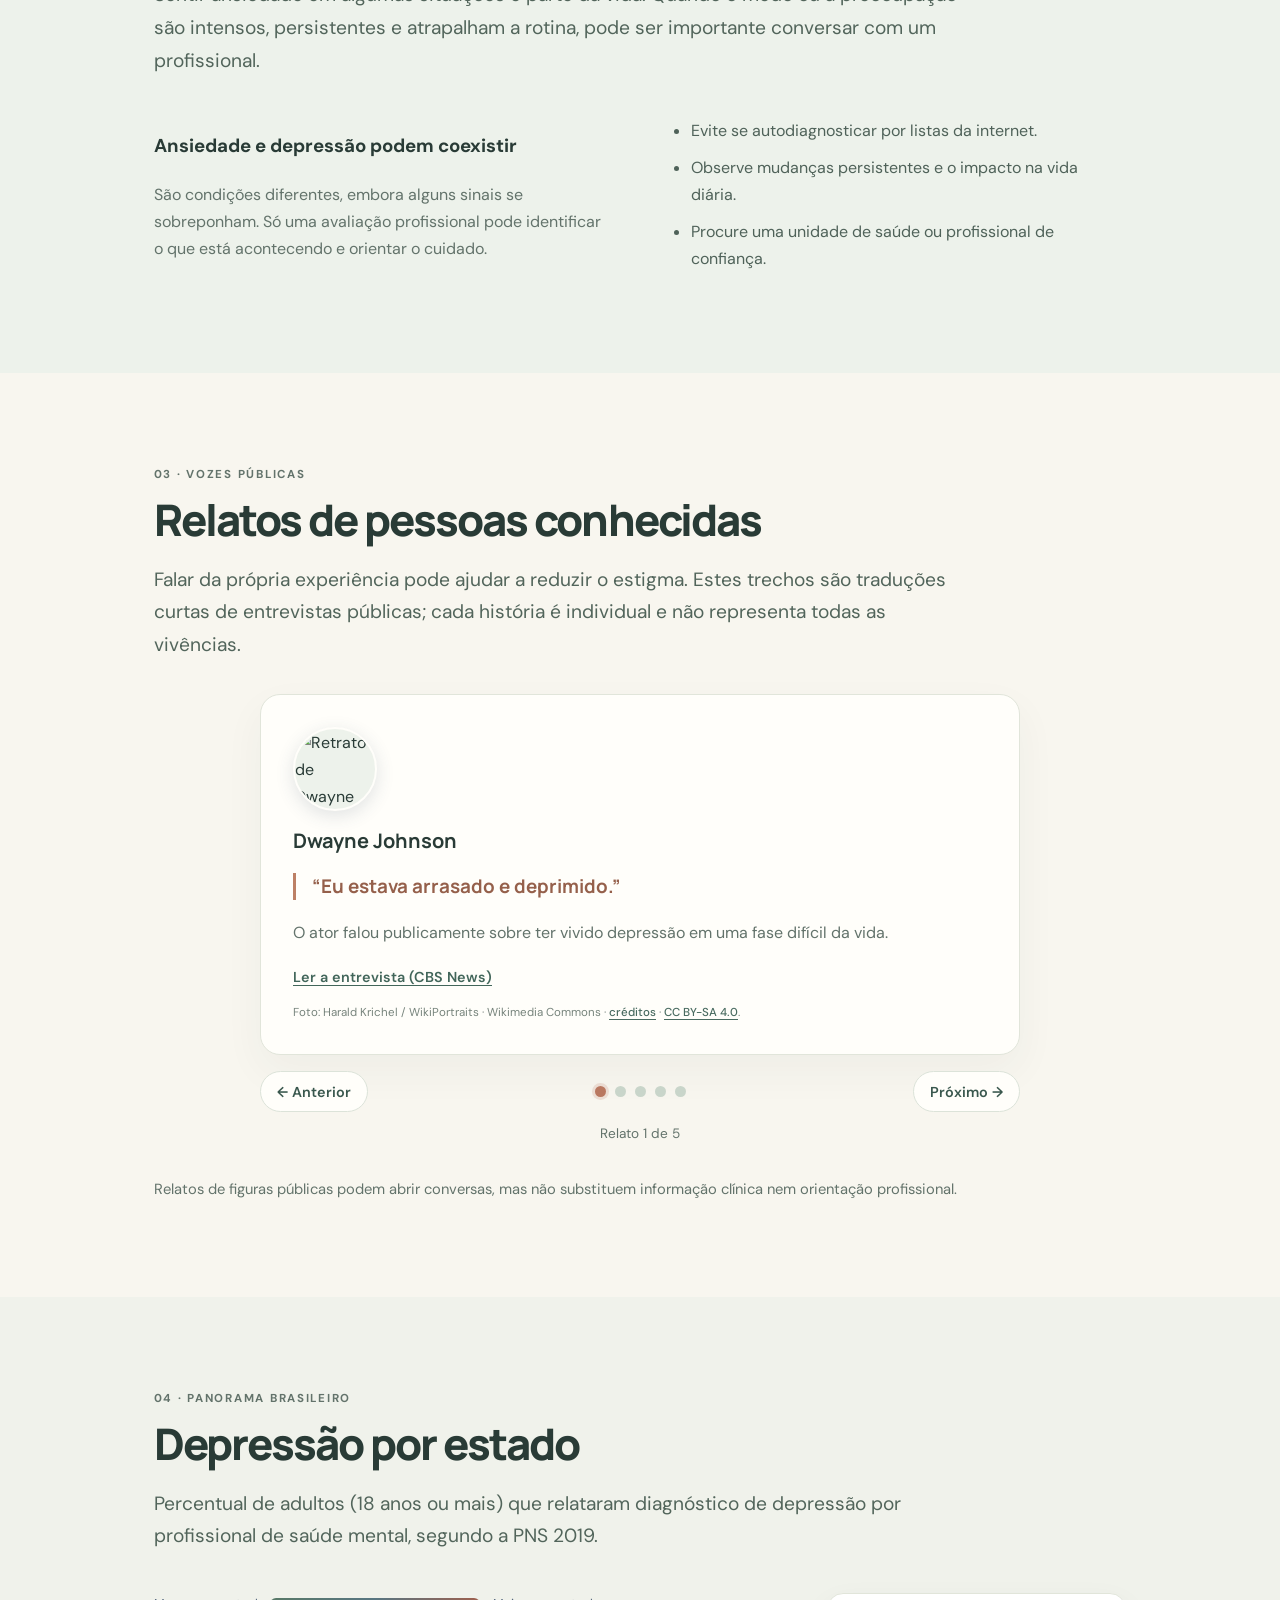
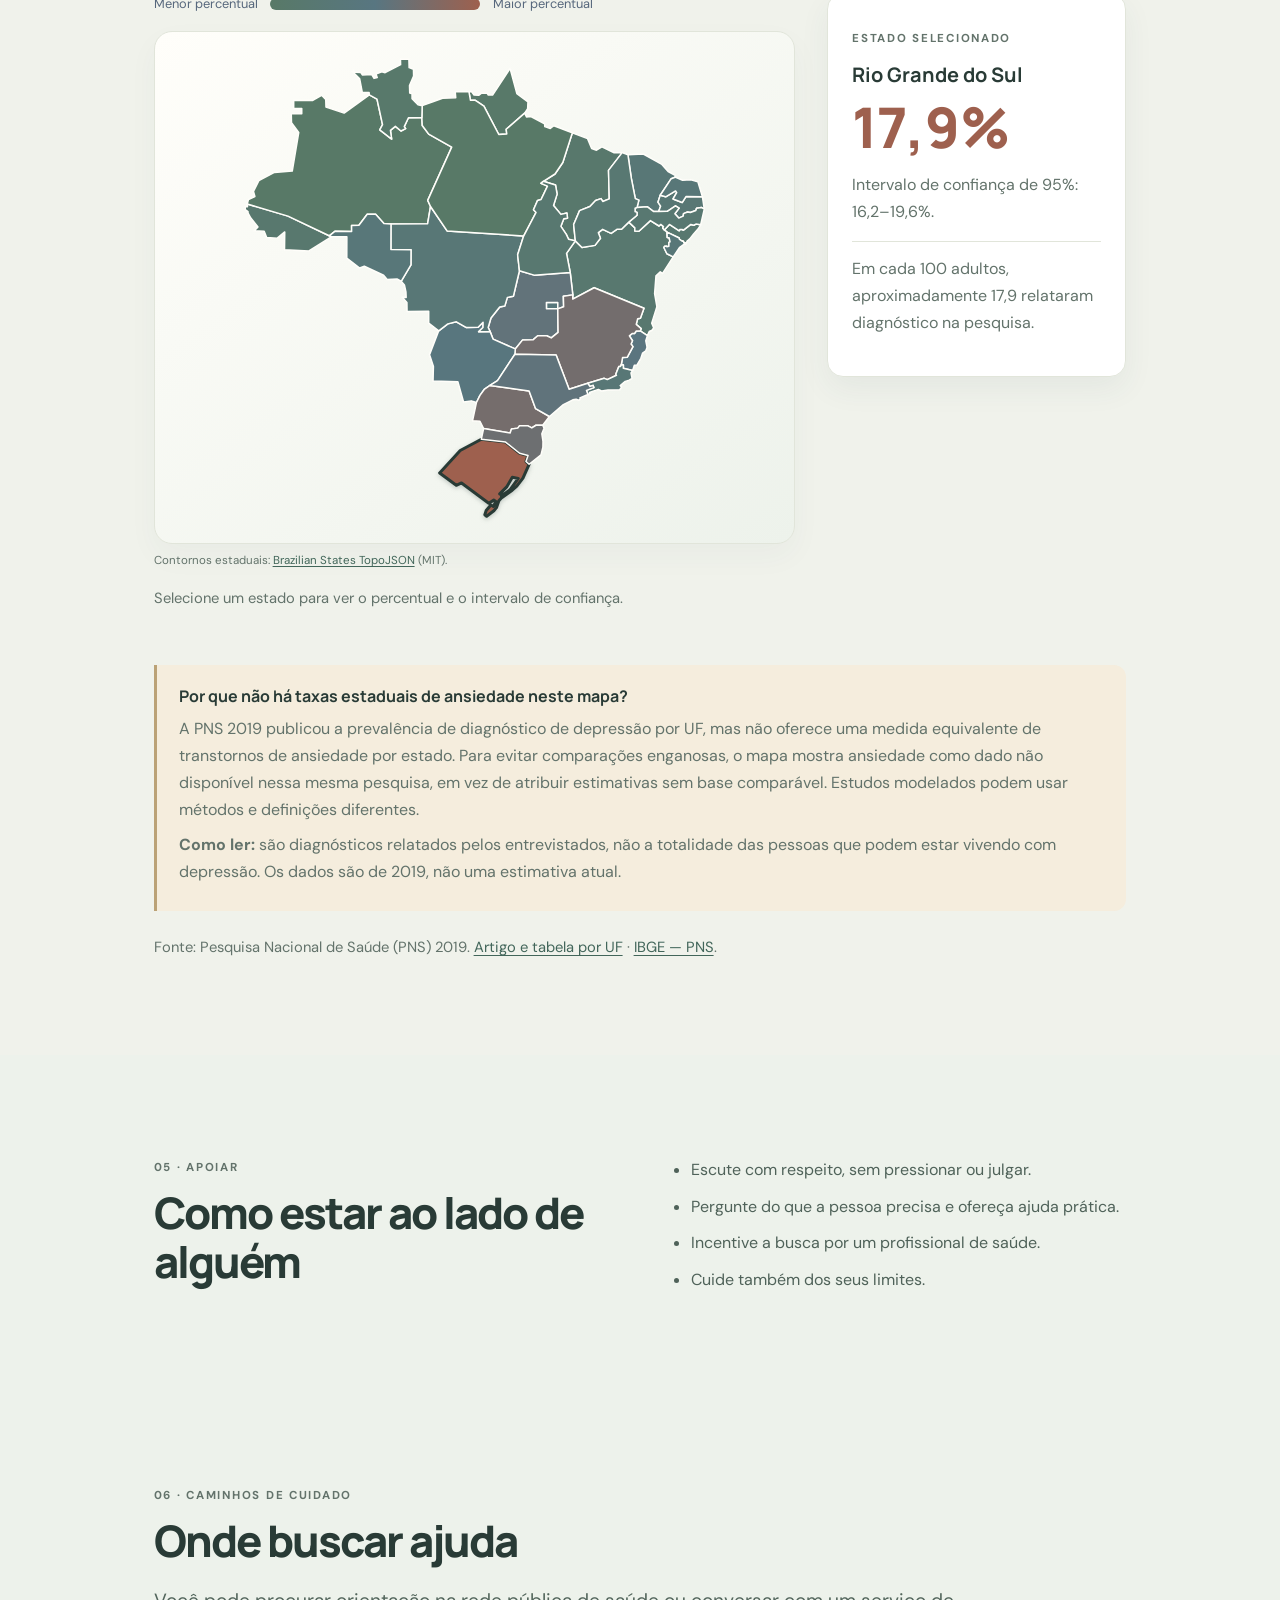
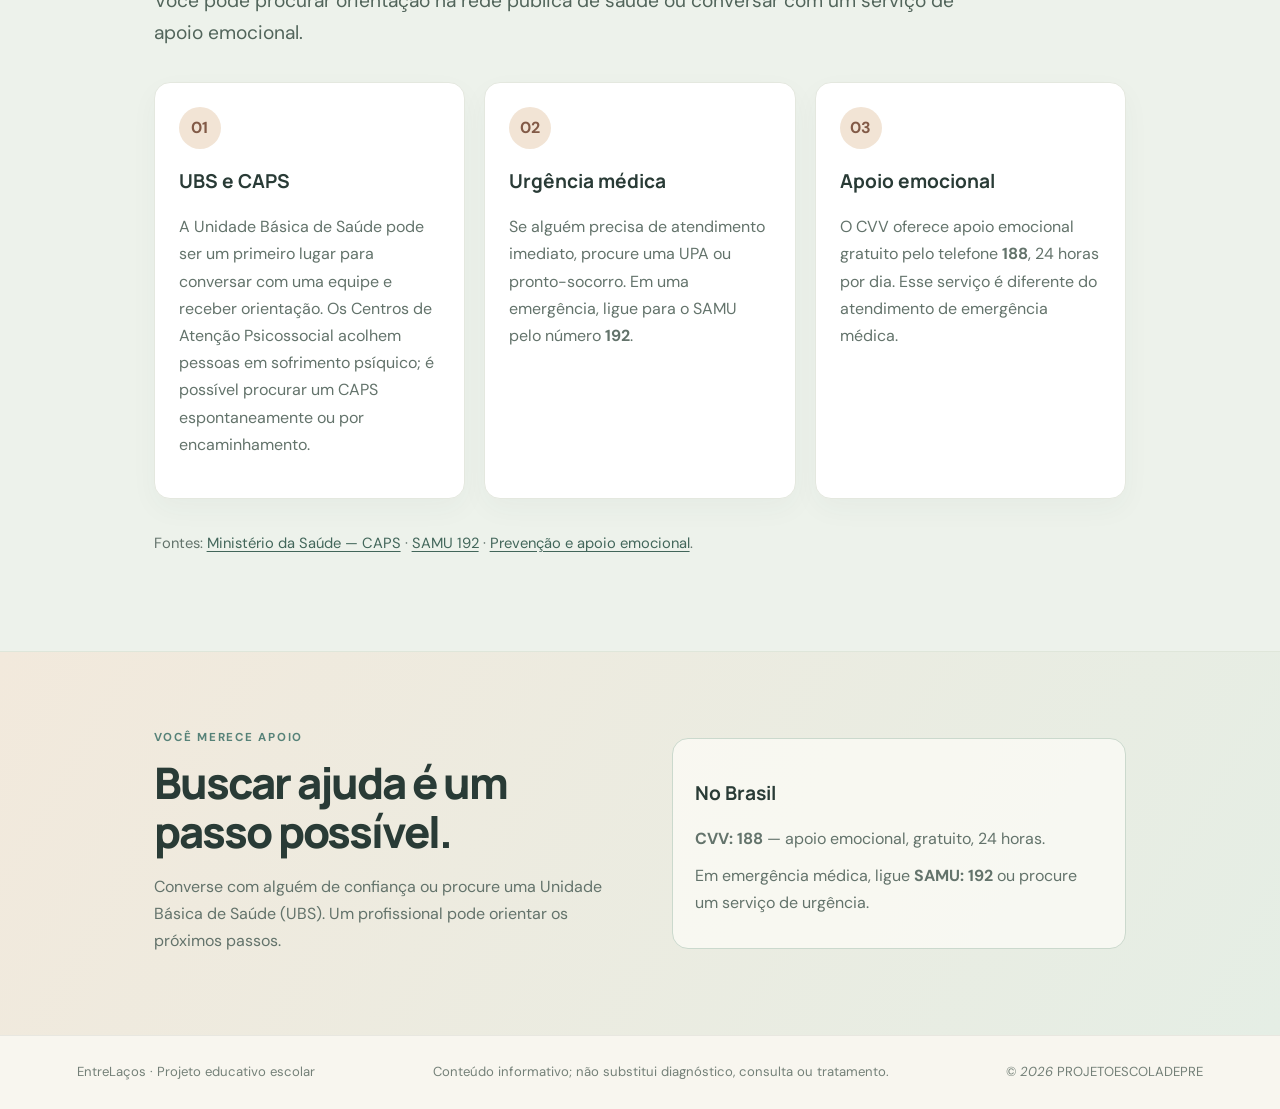
==== commit 6a52d5ea: "Atualização mapa e contato de apoio" ====
--- a/index.html
+++ b/index.html
@@ -1,19 +1,290 @@
 <!doctype html>
 <html lang="pt-BR">
+
 <head>
-  <meta charset="utf-8"><meta name="viewport" content="width=device-width, initial-scale=1">
-  <meta name="description" content="Guia educativo sobre depressão e ansiedade, com dados de saúde mental por estado no Brasil.">
-  <title>EntreLaços | Saúde mental, informação e apoio</title><link rel="stylesheet" href="styles.css"><script src="script.js" defer></script>
+  <meta charset="utf-8">
+  <meta name="viewport" content="width=device-width, initial-scale=1">
+  <meta name="description"
+    content="Guia educativo sobre depressão e ansiedade, com dados de saúde mental por estado no Brasil.">
+  <title>EntreLaços | Saúde mental, informação e apoio</title>
+  <link rel="stylesheet" href="styles.css">
+  <script src="script.js" defer></script>
 </head>
+
 <body>
-<a class="skip" href="#conteudo">Pular para o conteúdo</a>
-<header><a class="logo" href="#inicio">EntreLaços</a><button class="toggle" aria-expanded="false" aria-controls="nav">Menu</button><nav id="nav" aria-label="Navegação"><a href="#depressao">Depressão</a><a href="#ansiedade">Ansiedade</a><a href="#relatos">Relatos</a><a href="#mapa">Dados por estado</a><a href="#apoio">Apoio</a></nav></header>
-<main id="conteudo">
-<section class="hero" id="inicio"><div><p class="eyebrow">Informação, acolhimento e cuidado</p><h1>Saúde mental também merece espaço para ser conversada.</h1><p>Entenda depressão e ansiedade, reconheça quando procurar apoio e explore o que os dados disponíveis mostram sobre o Brasil.</p><a class="button" href="#depressao">Comece por aqui</a></div><figure class="hero-art"><img src="assets/acolhimento-saude-mental.svg" alt="Ilustração de duas pessoas sentadas juntas; uma oferece apoio à outra, perto de uma janela ensolarada e plantas." width="720" height="560"><figcaption>Você não precisa passar por isso sem apoio.</figcaption></figure></section>
-<section class="section" id="depressao"><p class="eyebrow">01 · Compreender</p><h2>Depressão: o que é</h2><p class="lead">É uma condição de saúde que pode afetar humor, pensamentos, corpo, relações e rotina. Não é fraqueza, preguiça ou falta de força de vontade.</p><div class="cards"><article><b>01</b><h3>Sinais possíveis</h3><p>Tristeza ou vazio persistente, perda de interesse, cansaço, alterações no sono ou apetite, dificuldade de concentração e sentimentos de culpa podem ocorrer.</p></article><article><b>02</b><h3>O que influencia</h3><p>Não existe uma causa única. Fatores biológicos, experiências de vida, condições sociais e saúde física podem se combinar de formas diferentes.</p></article><article><b>03</b><h3>Cuidado funciona</h3><p>Há opções de cuidado, como acompanhamento psicológico, avaliação médica e, quando indicado, medicamentos. O plano é individual.</p></article></div><p class="note">Os sinais variam entre pessoas e não confirmam diagnóstico. A avaliação deve ser feita por profissional qualificado.</p></section>
-<section class="section shaded" id="ansiedade"><p class="eyebrow">02 · Diferenciar sem julgar</p><h2>E a ansiedade?</h2><p class="lead">Sentir ansiedade em algumas situações é parte da vida. Quando o medo ou a preocupação são intensos, persistentes e atrapalham a rotina, pode ser importante conversar com um profissional.</p><div class="split"><div><h3>Ansiedade e depressão podem coexistir</h3><p>São condições diferentes, embora alguns sinais se sobreponham. Só uma avaliação profissional pode identificar o que está acontecendo e orientar o cuidado.</p></div><ul><li>Evite se autodiagnosticar por listas da internet.</li><li>Observe mudanças persistentes e o impacto na vida diária.</li><li>Procure uma unidade de saúde ou profissional de confiança.</li></ul></div></section>
-<section class="section stories" id="relatos"><p class="eyebrow">03 · Vozes públicas</p><h2>Relatos de pessoas conhecidas</h2><p class="lead">Falar da própria experiência pode ajudar a reduzir o estigma. Estes trechos são traduções curtas de entrevistas públicas; cada história é individual e não representa todas as vivências.</p><div class="story-carousel"><div class="story-slides" aria-live="polite" aria-atomic="true"><article class="story-slide" aria-roledescription="slide" aria-label="1 de 5"><img class="testimonial-photo" src="https://commons.wikimedia.org/wiki/Special:FilePath/Dwayne_Johnson-1690.jpg?width=180" alt="Retrato de Dwayne Johnson" loading="lazy" decoding="async"><h3>Dwayne Johnson</h3><blockquote>“Eu estava arrasado e deprimido.”</blockquote><p>O ator falou publicamente sobre ter vivido depressão em uma fase difícil da vida.</p><a href="https://www.cbsnews.com/news/dwayne-the-rock-johnson-on-depression-i-was-crying-constantly/" target="_blank" rel="noreferrer">Ler a entrevista (CBS News)</a><p class="photo-credit">Foto: Harald Krichel / WikiPortraits · Wikimedia Commons · <a href="https://commons.wikimedia.org/wiki/File:Dwayne_Johnson-1690.jpg" target="_blank" rel="noreferrer">créditos</a> · <a href="https://creativecommons.org/licenses/by-sa/4.0/" target="_blank" rel="noreferrer">CC BY-SA 4.0</a>.</p></article><article class="story-slide" aria-roledescription="slide" aria-label="2 de 5" hidden><img class="testimonial-photo" src="https://commons.wikimedia.org/wiki/Special:FilePath/Selena_Gomez_at_the_2024_Toronto_International_Film_Festival_2.jpg?width=180" alt="Retrato de Selena Gomez" loading="lazy" decoding="async"><h3>Selena Gomez</h3><blockquote>“Eu estava deprimida, ansiosa. Comecei a ter ataques de pânico.”</blockquote><p>A cantora e atriz descreveu dificuldades de saúde mental e contou que fez terapia.</p><a href="https://abcnews.com/Entertainment/selena-gomez-speaks-mental-health-girls-feel-allowed/story?id=46170388" target="_blank" rel="noreferrer">Ler a entrevista (ABC News)</a><p class="photo-credit">Foto: Frank Sun / WikiPortraits · Wikimedia Commons · <a href="https://commons.wikimedia.org/wiki/File:Selena_Gomez_at_the_2024_Toronto_International_Film_Festival_2.jpg" target="_blank" rel="noreferrer">créditos</a> · <a href="https://creativecommons.org/licenses/by-sa/4.0/" target="_blank" rel="noreferrer">CC BY-SA 4.0</a>.</p></article><article class="story-slide" aria-roledescription="slide" aria-label="3 de 5" hidden><img class="testimonial-photo" src="https://commons.wikimedia.org/wiki/Special:FilePath/Whindersson_Nunes_em_2019_%28cropped%29.png" alt="Retrato de Whindersson Nunes" loading="lazy" decoding="async"><h3>Whindersson Nunes</h3><blockquote>“O boxe me controlava mentalmente.”</blockquote><p>Em entrevista, o humorista disse que o esporte o ajudava a lidar com a depressão. Atividade física pode apoiar o bem-estar, mas não substitui cuidado profissional.</p><a href="https://www.cnnbrasil.com.br/pop/whindersson-nunes-revela-que-depressao-o-fez-se-sentir-mal-no-palco-veja/" target="_blank" rel="noreferrer">Ler a entrevista (CNN Brasil)</a><p class="photo-credit">Foto: Humor Multishow / Wikimedia Commons · <a href="https://commons.wikimedia.org/wiki/File:Whindersson_Nunes_em_2019_(cropped).png" target="_blank" rel="noreferrer">créditos</a> · <a href="https://creativecommons.org/licenses/by/3.0/" target="_blank" rel="noreferrer">CC BY 3.0</a>.</p></article><article class="story-slide" aria-roledescription="slide" aria-label="4 de 5" hidden><img class="testimonial-photo" src="https://commons.wikimedia.org/wiki/Special:FilePath/Luiza_Possi_Shopping_Cidade_Jardim_%2826944788489%29.jpg?width=180" alt="Retrato de Luiza Possi" loading="lazy" decoding="async"><h3>Luiza Possi</h3><blockquote>“Tive muitas crises de pânico.”</blockquote><p>A cantora contou que recebeu diagnóstico de depressão em 2016, iniciou tratamento e enfrentou preconceito.</p><a href="https://www.band.com.br/entretenimento/celebridades/luiza-possi-revela-diagnostico-de-depressao-e-relembra-tive-muitas-crises-de-panico" target="_blank" rel="noreferrer">Ler a entrevista (Band)</a><p class="photo-credit">Foto: Teca Lamboglia / Wikimedia Commons · <a href="https://commons.wikimedia.org/wiki/File:Luiza_Possi_Shopping_Cidade_Jardim_(26944788489).jpg" target="_blank" rel="noreferrer">créditos</a> · <a href="https://creativecommons.org/licenses/by/2.0/" target="_blank" rel="noreferrer">CC BY 2.0</a>.</p></article><article class="story-slide" aria-roledescription="slide" aria-label="5 de 5" hidden><img class="testimonial-photo" src="https://commons.wikimedia.org/wiki/Special:FilePath/F%C3%A1bio_de_Melo_in_2019_02_%28cropped%29.jpg" alt="Retrato do padre Fábio de Melo" loading="lazy" decoding="async"><h3>Padre Fábio de Melo</h3><blockquote>“Você deixa de ficar confortável em você.”</blockquote><p>Em relato sobre depressão e síndrome do pânico, o padre descreveu como a condição afetava sua relação consigo mesmo.</p><a href="https://www.uol.com.br/splash/noticias/2025/01/20/padre-fabio-de-melo-ja-enfrentou-depressao-e-sindrome-do-panico-em-2020.htm" target="_blank" rel="noreferrer">Ler a entrevista (UOL)</a><p class="photo-credit">Foto: Humor Multishow / Wikimedia Commons · <a href="https://commons.wikimedia.org/wiki/File:F%C3%A1bio_de_Melo_in_2019_02_%28cropped%29.jpg" target="_blank" rel="noreferrer">créditos</a> · <a href="https://creativecommons.org/licenses/by/3.0/" target="_blank" rel="noreferrer">CC BY 3.0</a>.</p></article></div><div class="carousel-controls"><button class="carousel-arrow" type="button" data-direction="prev" aria-label="Relato anterior">← Anterior</button><div class="carousel-dots" aria-label="Escolher relato"></div><button class="carousel-arrow" type="button" data-direction="next" aria-label="Próximo relato">Próximo →</button></div><p class="carousel-status" aria-live="polite">Relato 1 de 5</p></div><p class="note">Relatos de figuras públicas podem abrir conversas, mas não substituem informação clínica nem orientação profissional.</p></section><section class="section map-section" id="mapa"><p class="eyebrow">04 · Panorama brasileiro</p><h2>Depressão por estado</h2><p class="lead">Percentual de adultos (18 anos ou mais) que relataram diagnóstico de depressão por profissional de saúde mental, segundo a PNS 2019.</p><div class="map-layout"><div><div class="map-legend"><span>Menor percentual</span><div class="legend-ramp" aria-hidden="true"></div><span>Maior percentual</span></div><div id="state-map" class="state-map" role="group" aria-label="Cartograma com estimativas de depressão por unidade da federação"></div><p class="map-hint">Selecione um estado para ver o percentual e o intervalo de confiança.</p></div><aside class="state-detail" aria-live="polite"><p class="eyebrow">Estado selecionado</p><h3 id="state-name">Escolha uma UF</h3><p class="state-value" id="state-value">—</p><p id="state-ci">Clique em um bloco do cartograma.</p><p class="state-context" id="state-context">A estimativa nacional foi de 10,2%.</p></aside></div><div class="data-note"><h3>Por que não há taxas estaduais de ansiedade neste mapa?</h3><p>A PNS 2019 publicou a prevalência de diagnóstico de depressão por UF, mas não oferece uma medida equivalente de transtornos de ansiedade por estado. Para evitar comparações enganosas, o mapa mostra ansiedade como dado não disponível nessa mesma pesquisa, em vez de atribuir estimativas sem base comparável. Estudos modelados podem usar métodos e definições diferentes.</p><p><strong>Como ler:</strong> são diagnósticos relatados pelos entrevistados, não a totalidade das pessoas que podem estar vivendo com depressão. Os dados são de 2019, não uma estimativa atual.</p></div><p class="source">Fonte: Pesquisa Nacional de Saúde (PNS) 2019. <a href="https://www.scielo.br/j/ress/a/YJthwW4VYj6N59BjdS94FJM/?lang=pt" target="_blank" rel="noreferrer">Artigo e tabela por UF</a> · <a href="https://www.ibge.gov.br/estatisticas/sociais/saude/9160-pesquisa-nacional-de.html" target="_blank" rel="noreferrer">IBGE — PNS</a>.</p></section>
-<section class="section shaded" id="apoio"><div class="split"><div><p class="eyebrow">05 · Apoiar</p><h2>Como estar ao lado de alguém</h2></div><ul><li>Escute com respeito, sem pressionar ou julgar.</li><li>Pergunte do que a pessoa precisa e ofereça ajuda prática.</li><li>Incentive a busca por um profissional de saúde.</li><li>Cuide também dos seus limites.</li></ul></div></section>
-<section class="help" id="ajuda"><div><p class="eyebrow">Você merece apoio</p><h2>Buscar ajuda é um passo possível.</h2><p>Converse com alguém de confiança ou procure uma Unidade Básica de Saúde (UBS). Um profissional pode orientar os próximos passos.</p></div><aside><h3>No Brasil</h3><p><strong>CVV: 188</strong> — apoio emocional, gratuito, 24 horas.</p><p>Em emergência médica, ligue <strong>SAMU: 192</strong> ou procure um serviço de urgência.</p></aside></section>
-</main><footer><span>EntreLaços · Projeto educativo escolar</span><span>Conteúdo informativo; não substitui diagnóstico, consulta ou tratamento.</span><span>© <i id="year"></i> PROJETOESCOLADEPRE</span></footer>
-</body></html>
+  <a class="skip" href="#conteudo">Pular para o conteúdo</a>
+  <header><a class="logo" href="#inicio">EntreLaços</a><button class="toggle" aria-expanded="false"
+      aria-controls="nav">Menu</button>
+    <nav id="nav" aria-label="Navegação"><a href="#depressao">Depressão</a><a href="#ansiedade">Ansiedade</a><a
+        href="#relatos">Relatos</a><a href="#mapa">Dados por estado</a><a href="#apoio">Apoio</a></nav>
+  </header>
+  <main id="conteudo">
+    <section class="hero" id="inicio">
+      <div>
+        <p class="eyebrow">Informação, acolhimento e cuidado</p>
+        <h1>Saúde mental também merece espaço para ser conversada.</h1>
+        <p>Entenda depressão e ansiedade, reconheça quando procurar apoio e explore o que os dados disponíveis mostram
+          sobre o Brasil.</p><a class="button" href="#depressao">Comece por aqui</a>
+      </div>
+      <figure class="hero-art"><img src="assets/acolhimento-saude-mental.svg"
+          alt="Ilustração de duas pessoas sentadas juntas; uma oferece apoio à outra, perto de uma janela ensolarada e plantas."
+          width="720" height="560">
+        <figcaption>Você não precisa passar por isso sem apoio.</figcaption>
+      </figure>
+    </section>
+    <section class="section" id="depressao">
+      <p class="eyebrow">01 · Compreender</p>
+      <h2>Depressão: o que é</h2>
+      <p class="lead">É uma condição de saúde que pode afetar humor, pensamentos, corpo, relações e rotina. Não é
+        fraqueza, preguiça ou falta de força de vontade.</p>
+      <div class="cards">
+        <article><b>01</b>
+          <h3>Sinais possíveis</h3>
+          <p>Tristeza ou vazio persistente, perda de interesse, cansaço, alterações no sono ou apetite, dificuldade de
+            concentração e sentimentos de culpa podem ocorrer.</p>
+        </article>
+        <article><b>02</b>
+          <h3>O que influencia</h3>
+          <p>Não existe uma causa única. Fatores biológicos, experiências de vida, condições sociais e saúde física
+            podem se combinar de formas diferentes.</p>
+        </article>
+        <article><b>03</b>
+          <h3>Cuidado funciona</h3>
+          <p>Há opções de cuidado, como acompanhamento psicológico, avaliação médica e, quando indicado, medicamentos. O
+            plano é individual.</p>
+        </article>
+      </div>
+      <p class="note">Os sinais variam entre pessoas e não confirmam diagnóstico. A avaliação deve ser feita por
+        profissional qualificado.</p>
+    </section>
+    <section class="section shaded" id="ansiedade">
+      <p class="eyebrow">02 · Diferenciar sem julgar</p>
+      <h2>E a ansiedade?</h2>
+      <p class="lead">Sentir ansiedade em algumas situações é parte da vida. Quando o medo ou a preocupação são
+        intensos, persistentes e atrapalham a rotina, pode ser importante conversar com um profissional.</p>
+      <div class="split">
+        <div>
+          <h3>Ansiedade e depressão podem coexistir</h3>
+          <p>São condições diferentes, embora alguns sinais se sobreponham. Só uma avaliação profissional pode
+            identificar o que está acontecendo e orientar o cuidado.</p>
+        </div>
+        <ul>
+          <li>Evite se autodiagnosticar por listas da internet.</li>
+          <li>Observe mudanças persistentes e o impacto na vida diária.</li>
+          <li>Procure uma unidade de saúde ou profissional de confiança.</li>
+        </ul>
+      </div>
+    </section>
+    <section class="section stories" id="relatos">
+      <p class="eyebrow">03 · Vozes públicas</p>
+      <h2>Relatos de pessoas conhecidas</h2>
+      <p class="lead">Falar da própria experiência pode ajudar a reduzir o estigma. Estes trechos são traduções curtas
+        de entrevistas públicas; cada história é individual e não representa todas as vivências.</p>
+      <div class="story-carousel">
+        <div class="story-slides" aria-live="polite" aria-atomic="true">
+          <article class="story-slide" aria-roledescription="slide" aria-label="1 de 5"><img class="testimonial-photo"
+              src="https://commons.wikimedia.org/wiki/Special:FilePath/Dwayne_Johnson-1690.jpg?width=180"
+              alt="Retrato de Dwayne Johnson" loading="lazy" decoding="async">
+            <h3>Dwayne Johnson</h3>
+            <blockquote>“Eu estava arrasado e deprimido.”</blockquote>
+            <p>O ator falou publicamente sobre ter vivido depressão em uma fase difícil da vida.</p><a
+              href="https://www.cbsnews.com/news/dwayne-the-rock-johnson-on-depression-i-was-crying-constantly/"
+              target="_blank" rel="noreferrer">Ler a entrevista (CBS News)</a>
+            <p class="photo-credit">Foto: Harald Krichel / WikiPortraits · Wikimedia Commons · <a
+                href="https://commons.wikimedia.org/wiki/File:Dwayne_Johnson-1690.jpg" target="_blank"
+                rel="noreferrer">créditos</a> · <a href="https://creativecommons.org/licenses/by-sa/4.0/"
+                target="_blank" rel="noreferrer">CC BY-SA 4.0</a>.</p>
+          </article>
+          <article class="story-slide" aria-roledescription="slide" aria-label="2 de 5" hidden><img
+              class="testimonial-photo"
+              src="https://commons.wikimedia.org/wiki/Special:FilePath/Selena_Gomez_at_the_2024_Toronto_International_Film_Festival_2.jpg?width=180"
+              alt="Retrato de Selena Gomez" loading="lazy" decoding="async">
+            <h3>Selena Gomez</h3>
+            <blockquote>“Eu estava deprimida, ansiosa. Comecei a ter ataques de pânico.”</blockquote>
+            <p>A cantora e atriz descreveu dificuldades de saúde mental e contou que fez terapia.</p><a
+              href="https://abcnews.com/Entertainment/selena-gomez-speaks-mental-health-girls-feel-allowed/story?id=46170388"
+              target="_blank" rel="noreferrer">Ler a entrevista (ABC News)</a>
+            <p class="photo-credit">Foto: Frank Sun / WikiPortraits · Wikimedia Commons · <a
+                href="https://commons.wikimedia.org/wiki/File:Selena_Gomez_at_the_2024_Toronto_International_Film_Festival_2.jpg"
+                target="_blank" rel="noreferrer">créditos</a> · <a
+                href="https://creativecommons.org/licenses/by-sa/4.0/" target="_blank" rel="noreferrer">CC BY-SA
+                4.0</a>.</p>
+          </article>
+          <article class="story-slide" aria-roledescription="slide" aria-label="3 de 5" hidden><img
+              class="testimonial-photo"
+              src="https://commons.wikimedia.org/wiki/Special:FilePath/Whindersson_Nunes_em_2019_%28cropped%29.png"
+              alt="Retrato de Whindersson Nunes" loading="lazy" decoding="async">
+            <h3>Whindersson Nunes</h3>
+            <blockquote>“O boxe me controlava mentalmente.”</blockquote>
+            <p>Em entrevista, o humorista disse que o esporte o ajudava a lidar com a depressão. Atividade física pode
+              apoiar o bem-estar, mas não substitui cuidado profissional.</p><a
+              href="https://www.cnnbrasil.com.br/pop/whindersson-nunes-revela-que-depressao-o-fez-se-sentir-mal-no-palco-veja/"
+              target="_blank" rel="noreferrer">Ler a entrevista (CNN Brasil)</a>
+            <p class="photo-credit">Foto: Humor Multishow / Wikimedia Commons · <a
+                href="https://commons.wikimedia.org/wiki/File:Whindersson_Nunes_em_2019_(cropped).png" target="_blank"
+                rel="noreferrer">créditos</a> · <a href="https://creativecommons.org/licenses/by/3.0/" target="_blank"
+                rel="noreferrer">CC BY 3.0</a>.</p>
+          </article>
+          <article class="story-slide" aria-roledescription="slide" aria-label="4 de 5" hidden><img
+              class="testimonial-photo"
+              src="https://commons.wikimedia.org/wiki/Special:FilePath/Luiza_Possi_Shopping_Cidade_Jardim_%2826944788489%29.jpg?width=180"
+              alt="Retrato de Luiza Possi" loading="lazy" decoding="async">
+            <h3>Luiza Possi</h3>
+            <blockquote>“Tive muitas crises de pânico.”</blockquote>
+            <p>A cantora contou que recebeu diagnóstico de depressão em 2016, iniciou tratamento e enfrentou
+              preconceito.</p><a
+              href="https://www.band.com.br/entretenimento/celebridades/luiza-possi-revela-diagnostico-de-depressao-e-relembra-tive-muitas-crises-de-panico"
+              target="_blank" rel="noreferrer">Ler a entrevista (Band)</a>
+            <p class="photo-credit">Foto: Teca Lamboglia / Wikimedia Commons · <a
+                href="https://commons.wikimedia.org/wiki/File:Luiza_Possi_Shopping_Cidade_Jardim_(26944788489).jpg"
+                target="_blank" rel="noreferrer">créditos</a> · <a href="https://creativecommons.org/licenses/by/2.0/"
+                target="_blank" rel="noreferrer">CC BY 2.0</a>.</p>
+          </article>
+          <article class="story-slide" aria-roledescription="slide" aria-label="5 de 5" hidden><img
+              class="testimonial-photo"
+              src="https://commons.wikimedia.org/wiki/Special:FilePath/F%C3%A1bio_de_Melo_in_2019_02_%28cropped%29.jpg"
+              alt="Retrato do padre Fábio de Melo" loading="lazy" decoding="async">
+            <h3>Padre Fábio de Melo</h3>
+            <blockquote>“Você deixa de ficar confortável em você.”</blockquote>
+            <p>Em relato sobre depressão e síndrome do pânico, o padre descreveu como a condição afetava sua relação
+              consigo mesmo.</p><a
+              href="https://www.uol.com.br/splash/noticias/2025/01/20/padre-fabio-de-melo-ja-enfrentou-depressao-e-sindrome-do-panico-em-2020.htm"
+              target="_blank" rel="noreferrer">Ler a entrevista (UOL)</a>
+            <p class="photo-credit">Foto: Humor Multishow / Wikimedia Commons · <a
+                href="https://commons.wikimedia.org/wiki/File:F%C3%A1bio_de_Melo_in_2019_02_%28cropped%29.jpg"
+                target="_blank" rel="noreferrer">créditos</a> · <a href="https://creativecommons.org/licenses/by/3.0/"
+                target="_blank" rel="noreferrer">CC BY 3.0</a>.</p>
+          </article>
+        </div>
+        <div class="carousel-controls"><button class="carousel-arrow" type="button" data-direction="prev"
+            aria-label="Relato anterior">← Anterior</button>
+          <div class="carousel-dots" aria-label="Escolher relato"></div><button class="carousel-arrow" type="button"
+            data-direction="next" aria-label="Próximo relato">Próximo →</button>
+        </div>
+        <p class="carousel-status" aria-live="polite">Relato 1 de 5</p>
+      </div>
+      <p class="note">Relatos de figuras públicas podem abrir conversas, mas não substituem informação clínica nem
+        orientação profissional.</p>
+    </section>
+    <section class="section map-section" id="mapa">
+      <p class="eyebrow">04 · Panorama brasileiro</p>
+      <h2>Depressão por estado</h2>
+      <p class="lead">Percentual de adultos (18 anos ou mais) que relataram diagnóstico de depressão por profissional de
+        saúde mental, segundo a PNS 2019.</p>
+      <div class="map-layout">
+        <div>
+          <div class="map-legend"><span>Menor percentual</span>
+            <div class="legend-ramp" aria-hidden="true"></div><span>Maior percentual</span>
+          </div>
+          <svg id="state-map" class="state-map" xmlns="http://www.w3.org/2000/svg" viewBox="0 0 802 642" role="group" aria-label="Mapa geográfico interativo das unidades da federação"><!-- Brazilian States TopoJSON, ppKrauss, MIT License: https://gist.github.com/ppKrauss/0c33364240e841fa23e78b21005f792c -->
+<path id="state-AC" class="map-state" data-state="AC" d="M101.4,210.8L155.1,226.7L209.4,252.6L212.6,253.8L182.6,272.6L150.5,270.9L150.8,247.5L140.9,255.7L127.0,255.0L123.7,246.5L110.8,246.1L115.5,240.9L106.1,229.2L102.5,222.7L102.4,220.7L98.8,218.0L98.7,214.2L101.7,214.2L101.4,210.8Z"/>
+<path id="state-AL" class="map-state" data-state="AL" d="M698.6,238.1L695.0,243.8L689.0,250.5L684.2,256.7L680.4,260.0L680.5,260.8L678.9,263.1L678.1,261.6L676.3,261.8L676.2,260.4L675.2,259.3L674.2,259.8L670.4,256.9L670.3,255.5L654.2,247.7L650.7,244.9L657.4,237.7L670.4,246.0L671.2,244.2L674.4,244.3L675.5,245.4L685.6,237.6L689.5,238.7L692.3,237.2L698.6,238.1Z"/>
+<path id="state-AM" class="map-state" data-state="AM" d="M262.2,67.1L272.3,72.6L279.6,106.1L275.9,113.0L291.6,125.2L290.0,113.7L296.5,108.4L303.9,114.6L310.0,111.5L308.2,108.8L313.7,97.2L331.4,96.8L331.9,107.3L340.4,118.7L370.7,135.8L339.1,206.0L342.8,214.0L339.0,236.6L290.7,237.0L281.4,236.5L270.5,224.3L259.4,224.3L248.5,238.7L238.8,238.9L238.9,246.8L217.2,246.5L209.4,252.6L155.1,226.7L101.4,210.8L103.0,205.0L111.5,200.9L109.6,194.3L116.7,179.9L137.2,169.1L160.7,167.4L169.2,116.6L159.7,103.8L159.4,92.0L173.2,91.7L173.2,84.8L162.6,84.9L162.6,74.5L187.7,74.3L199.3,67.6L204.8,72.9L205.1,83.0L229.0,91.0L262.2,67.1Z"/>
+<path id="state-AP" class="map-state" data-state="AP" d="M466.8,91.0L442.4,112.3L443.2,118.4L432.7,119.2L413.1,81.7L401.8,74.2L395.4,74.2L393.4,62.9L396.7,62.7L400.1,67.2L406.2,67.6L409.9,64.7L417.4,64.9L418.9,67.3L424.5,67.3L447.6,32.2L456.5,65.3L471.1,76.1L470.7,85.3L466.8,91.0Z"/>
+<path id="state-BA" class="map-state" data-state="BA" d="M650.7,244.9L654.2,247.7L654.5,254.8L657.0,255.2L658.3,260.6L656.7,261.3L656.7,266.3L653.9,267.1L653.5,266.2L651.1,266.4L650.1,268.0L654.1,276.2L662.4,280.4L648.4,302.1L645.4,300.1L639.7,305.4L637.9,328.9L640.9,345.9L634.1,367.6L636.6,373.8L634.5,377.0L630.8,378.6L628.4,384.1L619.0,377.9L620.2,374.9L613.7,369.2L615.6,361.8L619.2,361.3L623.9,348.0L558.2,320.8L530.1,336.0L530.2,330.4L526.8,301.0L521.9,275.8L533.5,259.3L542.3,268.1L559.4,265.2L566.6,255.9L563.8,248.5L569.5,244.1L580.6,249.5L588.7,243.9L594.3,243.9L603.9,234.6L611.9,242.2L611.8,246.4L617.2,246.6L632.4,232.6L643.8,239.7L646.0,237.6L649.6,240.5L648.6,242.3L650.7,244.9Z"/>
+<path id="state-CE" class="map-state" data-state="CE" d="M664.9,175.4L659.8,177.4L645.3,199.2L642.3,208.3L645.8,213.6L643.2,220.7L636.7,220.7L628.1,214.2L614.8,215.2L617.2,205.6L612.5,203.6L607.2,176.7L602.8,146.0L595.1,143.0L602.8,146.0L623.0,144.9L646.9,158.1L655.7,167.9L664.9,173.0L664.9,175.4Z"/>
+<path id="state-DF" class="map-state" data-state="DF" d="M510.4,348.8L495.5,348.8L495.4,340.4L510.4,340.5L510.4,348.8Z"/>
+<path id="state-ES" class="map-state" data-state="ES" d="M609.0,430.0L596.7,427.1L596.8,422.7L594.1,421.9L595.7,413.0L601.8,412.7L609.4,398.5L606.9,395.2L608.8,390.8L604.7,384.4L608.3,381.2L611.4,381.3L613.8,378.0L619.0,377.9L628.4,384.1L626.3,390.9L628.0,399.5L626.3,404.1L622.1,407.1L619.8,413.9L614.6,422.8L611.2,423.0L609.0,430.0Z"/>
+<path id="state-GO" class="map-state" data-state="GO" d="M459.9,298.6L479.2,304.4L526.8,301.0L530.2,330.4L517.7,332.3L518.1,346.1L510.4,348.8L510.4,340.5L495.4,340.4L495.5,348.8L510.4,348.8L510.8,379.8L501.8,387.1L495.8,384.2L484.0,384.3L478.1,389.4L464.1,389.7L454.4,401.6L425.1,388.6L421.3,378.8L418.7,373.3L422.4,360.9L433.9,346.3L440.6,345.2L444.0,333.7L451.9,332.3L459.9,298.6Z"/>
+<path id="state-MA" class="map-state" data-state="MA" d="M491.4,180.8L506.7,171.2L517.0,156.1L529.5,117.1L549.6,124.6L555.0,137.7L561.4,139.9L568.5,135.4L584.6,143.2L595.2,143.1L577.2,166.4L578.2,204.0L569.6,207.4L567.3,203.6L560.2,206.2L552.7,214.1L539.1,219.5L531.3,237.8L533.5,259.3L524.6,257.2L521.6,250.8L514.5,240.1L518.3,230.2L523.2,229.4L522.4,222.6L514.5,224.4L504.8,212.7L509.5,197.7L507.4,185.6L491.4,180.8Z"/>
+<path id="state-MG" class="map-state" data-state="MG" d="M623.9,348.0L619.2,361.3L615.6,361.8L613.7,369.2L620.2,374.9L619.0,377.9L613.8,378.0L611.4,381.3L608.3,381.2L604.7,384.4L608.8,390.8L606.9,395.2L609.4,398.5L601.8,412.7L595.7,413.0L594.1,421.9L593.0,424.6L590.9,424.6L586.8,434.9L587.7,436.3L575.6,442.0L571.6,440.3L549.9,446.9L525.3,454.6L508.2,409.6L453.9,408.6L454.4,401.6L464.1,389.7L478.1,389.4L484.0,384.3L495.8,384.2L501.8,387.1L510.8,379.8L510.4,348.8L518.1,346.1L517.7,332.3L530.2,330.4L530.1,336.0L558.3,321.0L623.9,348.0Z"/>
+<path id="state-MS" class="map-state" data-state="MS" d="M421.3,378.8L425.1,388.6L454.4,401.6L453.9,408.6L431.0,443.4L421.1,449.7L413.5,455.0L407.9,462.8L403.3,472.1L396.5,470.0L386.3,471.5L378.8,444.8L346.1,443.9L346.6,424.7L341.5,409.1L353.6,377.7L365.6,368.6L376.8,365.9L390.1,373.5L405.5,373.1L412.0,366.4L411.9,373.4L406.1,378.9L421.3,378.8Z"/>
+<path id="state-MT" class="map-state" data-state="MT" d="M304.1,312.5L317.0,290.9L317.1,270.9L290.6,270.6L290.7,237.0L339.0,236.6L342.8,214.0L364.6,246.2L465.4,252.9L457.5,277.6L459.9,298.6L451.9,332.3L444.0,333.7L440.6,345.2L433.9,346.3L422.4,360.9L418.7,373.3L421.3,378.8L406.1,378.9L411.9,373.4L412.0,366.4L405.5,373.1L390.1,373.5L376.8,365.9L365.6,368.6L353.6,377.7L340.4,367.6L340.4,352.1L311.9,352.2L311.7,340.4L305.6,333.6L310.7,333.9L310.4,326.4L308.4,317.4L304.1,312.5Z"/>
+<path id="state-PA" class="map-state" data-state="PA" d="M529.5,117.1L517.0,156.1L506.7,171.2L491.4,180.8L488.2,183.6L496.8,187.2L488.4,204.8L483.8,206.0L478.4,218.2L481.8,221.8L465.4,252.9L364.6,246.2L342.8,214.0L339.1,206.0L370.7,135.8L340.4,118.7L331.9,107.3L331.4,96.8L331.8,81.2L358.6,71.5L376.0,70.9L375.3,62.8L393.4,62.9L395.4,74.2L401.8,74.2L413.1,81.7L432.7,119.2L443.2,118.4L442.4,112.3L466.8,91.0L469.2,96.0L475.0,95.6L493.0,105.0L493.3,108.8L500.5,111.3L505.2,107.7L529.5,117.1Z"/>
+<path id="state-PB" class="map-state" data-state="PB" d="M700.9,201.2L703.3,217.5L699.5,215.2L693.1,216.2L692.2,219.2L685.0,221.9L681.3,221.3L676.0,223.4L675.6,226.7L669.7,229.3L664.6,223.5L670.2,216.2L665.4,213.2L654.7,220.3L643.2,220.7L645.8,213.6L642.3,208.3L645.3,199.2L652.5,201.2L665.5,193.5L667.0,195.8L662.2,204.1L674.2,208.8L679.2,200.9L700.9,201.2Z"/>
+<path id="state-PE" class="map-state" data-state="PE" d="M703.3,217.5L698.6,238.1L692.3,237.2L689.5,238.7L685.6,237.6L675.5,245.4L674.4,244.3L671.2,244.2L670.4,246.0L657.4,237.7L650.7,244.9L648.6,242.3L649.6,240.5L646.0,237.6L643.8,239.7L632.4,232.6L617.2,246.6L611.8,246.4L611.9,242.2L603.9,234.6L614.8,225.5L614.8,221.8L612.2,220.8L612.2,216.3L614.8,215.2L628.1,214.2L636.7,220.7L643.2,220.7L654.7,220.3L665.4,213.2L670.2,216.2L664.6,223.5L669.7,229.3L675.6,226.7L676.0,223.4L681.3,221.3L685.0,221.9L692.2,219.2L693.1,216.2L699.5,215.2L703.3,217.5Z"/>
+<path id="state-PI" class="map-state" data-state="PI" d="M595.2,143.1L602.8,146.0L607.2,176.7L612.5,203.6L617.2,205.6L614.8,215.2L612.2,216.3L612.2,220.8L614.8,221.8L614.8,225.5L603.9,234.6L594.3,243.9L588.7,243.9L580.6,249.5L569.5,244.1L563.8,248.5L566.6,255.9L559.4,265.2L542.3,268.1L533.5,259.3L531.3,237.8L539.1,219.5L552.7,214.1L560.2,206.2L567.3,203.6L569.6,207.4L578.2,204.0L577.2,166.4L595.2,143.1Z"/>
+<path id="state-PR" class="map-state" data-state="PR" d="M421.1,449.7L472.6,457.0L481.2,480.3L499.4,490.6L490.5,502.1L481.7,502.1L476.2,505.6L470.4,502.7L459.9,502.9L457.7,505.9L449.4,507.1L447.6,512.2L412.7,506.5L407.9,496.9L398.1,496.2L403.3,472.1L407.9,462.8L413.5,455.0L421.1,449.7Z"/>
+<path id="state-RJ" class="map-state" data-state="RJ" d="M550.1,461.7L548.2,456.2L558.0,452.6L556.8,449.6L552.6,451.0L549.9,446.9L571.6,440.3L575.6,442.0L587.7,436.3L586.8,434.9L590.9,424.6L593.0,424.6L594.1,421.9L596.8,422.7L596.7,427.1L609.0,430.0L606.8,433.3L608.2,440.5L604.4,442.7L599.2,444.4L592.6,449.9L594.4,451.9L592.0,455.3L576.6,455.7L568.0,457.0L563.9,454.9L552.2,459.0L552.9,460.8L550.1,461.7Z"/>
+<path id="state-RN" class="map-state" data-state="RN" d="M664.9,175.4L674.7,179.5L685.7,178.9L694.9,181.6L700.9,201.2L679.2,200.9L674.2,208.8L662.2,204.1L667.0,195.8L665.5,193.5L652.5,201.2L645.3,199.2L659.8,177.4L664.9,175.4Z"/>
+<path id="state-RO" class="map-state" data-state="RO" d="M209.4,252.6L217.2,246.5L238.9,246.8L238.8,238.9L248.5,238.7L259.4,224.3L270.5,224.3L281.4,236.5L290.7,237.0L290.6,270.6L317.1,270.9L317.0,290.9L304.1,312.5L298.6,309.5L285.7,310.0L281.0,304.6L255.6,292.7L249.5,295.1L232.5,281.9L232.6,254.0L212.6,253.8L209.4,252.6Z"/>
+<path id="state-RR" class="map-state" data-state="RR" d="M331.8,81.2L331.4,96.8L313.7,97.2L308.2,108.8L310.0,111.5L303.9,114.6L296.5,108.4L290.0,113.7L291.6,125.2L275.9,113.0L279.6,106.1L272.3,72.6L262.2,67.1L261.9,63.8L252.9,63.8L249.5,45.9L239.6,35.8L241.0,34.7L244.0,37.3L251.0,37.7L253.0,40.7L265.4,40.2L268.4,45.3L272.6,44.1L270.9,39.7L278.5,36.6L283.0,37.8L303.4,27.2L303.2,20.2L314.3,20.0L314.6,31.1L320.3,33.3L320.5,42.3L315.1,54.7L315.4,64.6L318.4,65.6L318.5,72.1L326.3,80.0L331.8,81.2Z"/>
+<path id="state-RS" class="map-state" data-state="RS" d="M409.7,520.5L441.6,524.3L460.1,539.0L471.2,541.9L468.5,549.9L472.6,553.5L464.5,571.7L456.4,582.4L450.4,587.7L437.0,597.2L436.9,592.6L439.9,592.6L447.2,587.4L458.3,572.1L450.5,570.6L443.1,583.3L433.9,592.5L436.3,593.9L436.3,597.5L432.8,601.6L429.6,610.6L426.2,614.8L416.7,622.0L414.3,620.0L416.1,614.5L422.3,607.1L425.6,609.1L428.8,602.5L426.1,600.7L419.5,604.9L383.6,578.1L376.7,581.2L354.8,564.9L381.9,535.4L409.7,520.5Z"/>
+<path id="state-SC" class="map-state" data-state="SC" d="M412.7,506.5L447.6,512.2L449.4,507.1L457.7,505.9L459.9,502.9L470.4,502.7L476.2,505.6L481.7,502.1L490.5,502.1L492.3,506.0L489.4,513.4L490.9,523.4L490.8,531.0L488.3,541.1L472.6,553.5L468.5,549.9L471.2,541.9L460.1,539.0L441.6,524.3L409.7,520.5L412.7,506.5Z"/>
+<path id="state-SE" class="map-state" data-state="SE" d="M654.2,247.7L670.3,255.5L670.4,256.9L674.2,259.8L675.2,259.3L676.2,260.4L676.3,261.8L678.1,261.6L678.9,263.1L678.5,263.7L676.8,263.7L671.0,267.7L662.4,280.4L654.1,276.2L650.1,268.0L651.1,266.4L653.5,266.2L653.9,267.1L656.7,266.3L656.7,261.3L658.3,260.6L657.0,255.2L654.5,254.8L654.2,247.7Z"/>
+<path id="state-SP" class="map-state" data-state="SP" d="M550.1,461.7L539.5,466.1L540.3,467.6L538.2,469.1L534.6,467.9L530.2,468.6L517.7,474.9L499.4,490.6L481.2,480.3L472.6,457.0L421.1,449.7L431.0,443.4L453.9,408.6L508.2,409.6L525.3,454.6L549.9,446.9L552.6,451.0L556.8,449.6L558.0,452.6L548.2,456.2L550.1,461.7Z"/>
+<path id="state-TO" class="map-state" data-state="TO" d="M533.5,259.3L521.9,275.8L526.8,301.0L479.2,304.4L459.9,298.6L457.5,277.6L465.4,252.9L481.8,221.8L478.4,218.2L483.8,206.0L488.4,204.8L496.8,187.2L488.2,183.6L491.4,180.8L507.4,185.6L509.5,197.7L504.8,212.7L514.5,224.4L522.4,222.6L523.2,229.4L518.3,230.2L514.5,240.1L521.6,250.8L524.6,257.2L533.5,259.3Z"/>
+</svg>
+
+          <p class="map-geometry-credit">Contornos estaduais: <a href="https://gist.github.com/ppKrauss/0c33364240e841fa23e78b21005f792c" target="_blank" rel="noreferrer">Brazilian States TopoJSON</a> (MIT).</p>
+          <p class="map-hint">Selecione um estado para ver o percentual e o intervalo de confiança.</p>
+        </div>
+        <aside class="state-detail" aria-live="polite">
+          <p class="eyebrow">Estado selecionado</p>
+          <h3 id="state-name">Escolha uma UF</h3>
+          <p class="state-value" id="state-value">—</p>
+          <p id="state-ci">Clique em um bloco do cartograma.</p>
+          <p class="state-context" id="state-context">A estimativa nacional foi de 10,2%.</p>
+        </aside>
+      </div>
+      <div class="data-note">
+        <h3>Por que não há taxas estaduais de ansiedade neste mapa?</h3>
+        <p>A PNS 2019 publicou a prevalência de diagnóstico de depressão por UF, mas não oferece uma medida equivalente
+          de transtornos de ansiedade por estado. Para evitar comparações enganosas, o mapa mostra ansiedade como dado
+          não disponível nessa mesma pesquisa, em vez de atribuir estimativas sem base comparável. Estudos modelados
+          podem usar métodos e definições diferentes.</p>
+        <p><strong>Como ler:</strong> são diagnósticos relatados pelos entrevistados, não a totalidade das pessoas que
+          podem estar vivendo com depressão. Os dados são de 2019, não uma estimativa atual.</p>
+      </div>
+      <p class="source">Fonte: Pesquisa Nacional de Saúde (PNS) 2019. <a
+          href="https://www.scielo.br/j/ress/a/YJthwW4VYj6N59BjdS94FJM/?lang=pt" target="_blank" rel="noreferrer">Artigo
+          e tabela por UF</a> · <a
+          href="https://www.ibge.gov.br/estatisticas/sociais/saude/9160-pesquisa-nacional-de.html" target="_blank"
+          rel="noreferrer">IBGE — PNS</a>.</p>
+    </section>
+    <section class="section shaded" id="apoio">
+      <div class="split">
+        <div>
+          <p class="eyebrow">05 · Apoiar</p>
+          <h2>Como estar ao lado de alguém</h2>
+        </div>
+        <ul>
+          <li>Escute com respeito, sem pressionar ou julgar.</li>
+          <li>Pergunte do que a pessoa precisa e ofereça ajuda prática.</li>
+          <li>Incentive a busca por um profissional de saúde.</li>
+          <li>Cuide também dos seus limites.</li>
+        </ul>
+      </div>
+    </section>
+    <section class="section shaded" id="buscar-ajuda">
+      <p class="eyebrow">06 · Caminhos de cuidado</p>
+      <h2>Onde buscar ajuda</h2>
+      <p class="lead">Você pode procurar orientação na rede pública de saúde ou conversar com um serviço de apoio emocional.</p>
+      <div class="cards">
+        <article><b>01</b>
+          <h3>UBS e CAPS</h3>
+          <p>A Unidade Básica de Saúde pode ser um primeiro lugar para conversar com uma equipe e receber orientação. Os Centros de Atenção Psicossocial acolhem pessoas em sofrimento psíquico; é possível procurar um CAPS espontaneamente ou por encaminhamento.</p>
+        </article>
+        <article><b>02</b>
+          <h3>Urgência médica</h3>
+          <p>Se alguém precisa de atendimento imediato, procure uma UPA ou pronto-socorro. Em uma emergência, ligue para o SAMU pelo número <strong>192</strong>.</p>
+        </article>
+        <article><b>03</b>
+          <h3>Apoio emocional</h3>
+          <p>O CVV oferece apoio emocional gratuito pelo telefone <strong>188</strong>, 24 horas por dia. Esse serviço é diferente do atendimento de emergência médica.</p>
+        </article>
+      </div>
+      <p class="source">Fontes: <a href="https://www.gov.br/saude/pt-br/composicao/saes/desmad/raps/caps" target="_blank" rel="noreferrer">Ministério da Saúde — CAPS</a> · <a href="https://www.gov.br/saude/pt-br/composicao/saes/samu-192" target="_blank" rel="noreferrer">SAMU 192</a> · <a href="https://www.gov.br/saude/pt-br/assuntos/saude-de-a-a-z/s/suicidio-prevencao" target="_blank" rel="noreferrer">Prevenção e apoio emocional</a>.</p>
+    </section>
+    <section class="help" id="ajuda">
+      <div>
+        <p class="eyebrow">Você merece apoio</p>
+        <h2>Buscar ajuda é um passo possível.</h2>
+        <p>Converse com alguém de confiança ou procure uma Unidade Básica de Saúde (UBS). Um profissional pode orientar
+          os próximos passos.</p>
+      </div>
+      <aside>
+        <h3>No Brasil</h3>
+        <p><strong>CVV: 188</strong> — apoio emocional, gratuito, 24 horas.</p>
+        <p>Em emergência médica, ligue <strong>SAMU: 192</strong> ou procure um serviço de urgência.</p>
+      </aside>
+    </section>
+  </main>
+  <footer><span>EntreLaços · Projeto educativo escolar</span><span>Conteúdo informativo; não substitui diagnóstico,
+      consulta ou tratamento.</span><span>© <i id="year"></i> PROJETOESCOLADEPRE</span></footer>
+</body>
+
+</html>
+
+
+
--- a/styles.css
+++ b/styles.css
@@ -514,3 +514,17 @@
 .hero-art img {display:block;width:100%;height:auto;border-radius:28px;filter:drop-shadow(0 18px 26px #526b5730)}
 .hero-art figcaption {display:inline-block;margin-top:1rem;padding:.55rem 1rem;border:1px solid #fffefa;background:#fffefa9c;border-radius:99px;color:#435b4e;font-weight:700;box-shadow:0 6px 18px #526b5712}
 @media(max-width:720px) {.hero-art{width:min(100%,390px)}}
+
+/* Mapa geográfico interativo das UFs */
+.state-map {display:block;width:100%;max-width:650px;height:auto;aspect-ratio:802/642;padding:.75rem;border:1px solid var(--line);border-radius:18px;background:linear-gradient(145deg,#fffefa,#edf2eb);box-shadow:0 12px 30px #3548660a}
+.map-geometry-credit {margin:.45rem 0;color:var(--muted);font-size:.72rem}
+.map-geometry-credit a {text-underline-offset:2px;color:#42665a}
+.map-state {stroke:#fffefa;stroke-width:1.5;stroke-linejoin:round;stroke-linecap:round;vector-effect:non-scaling-stroke;cursor:pointer;transition:filter .16s ease,stroke-width .16s ease}
+.map-state:hover,.map-state:focus {filter:brightness(1.16) saturate(1.18);stroke:#293b36;stroke-width:3;outline:none}
+.map-state[aria-pressed="true"] {stroke:#293b36;stroke-width:3;filter:drop-shadow(0 2px 3px #293b3640)}
+@media(max-width:720px) {.state-map{margin-inline:auto;padding:.4rem}.map-layout{gap:1rem}}
+@media(prefers-reduced-motion:reduce) {.map-state{transition:none}}
+
+
+.state-value {color:var(--selected-state-color,#a9654e)!important}
+
